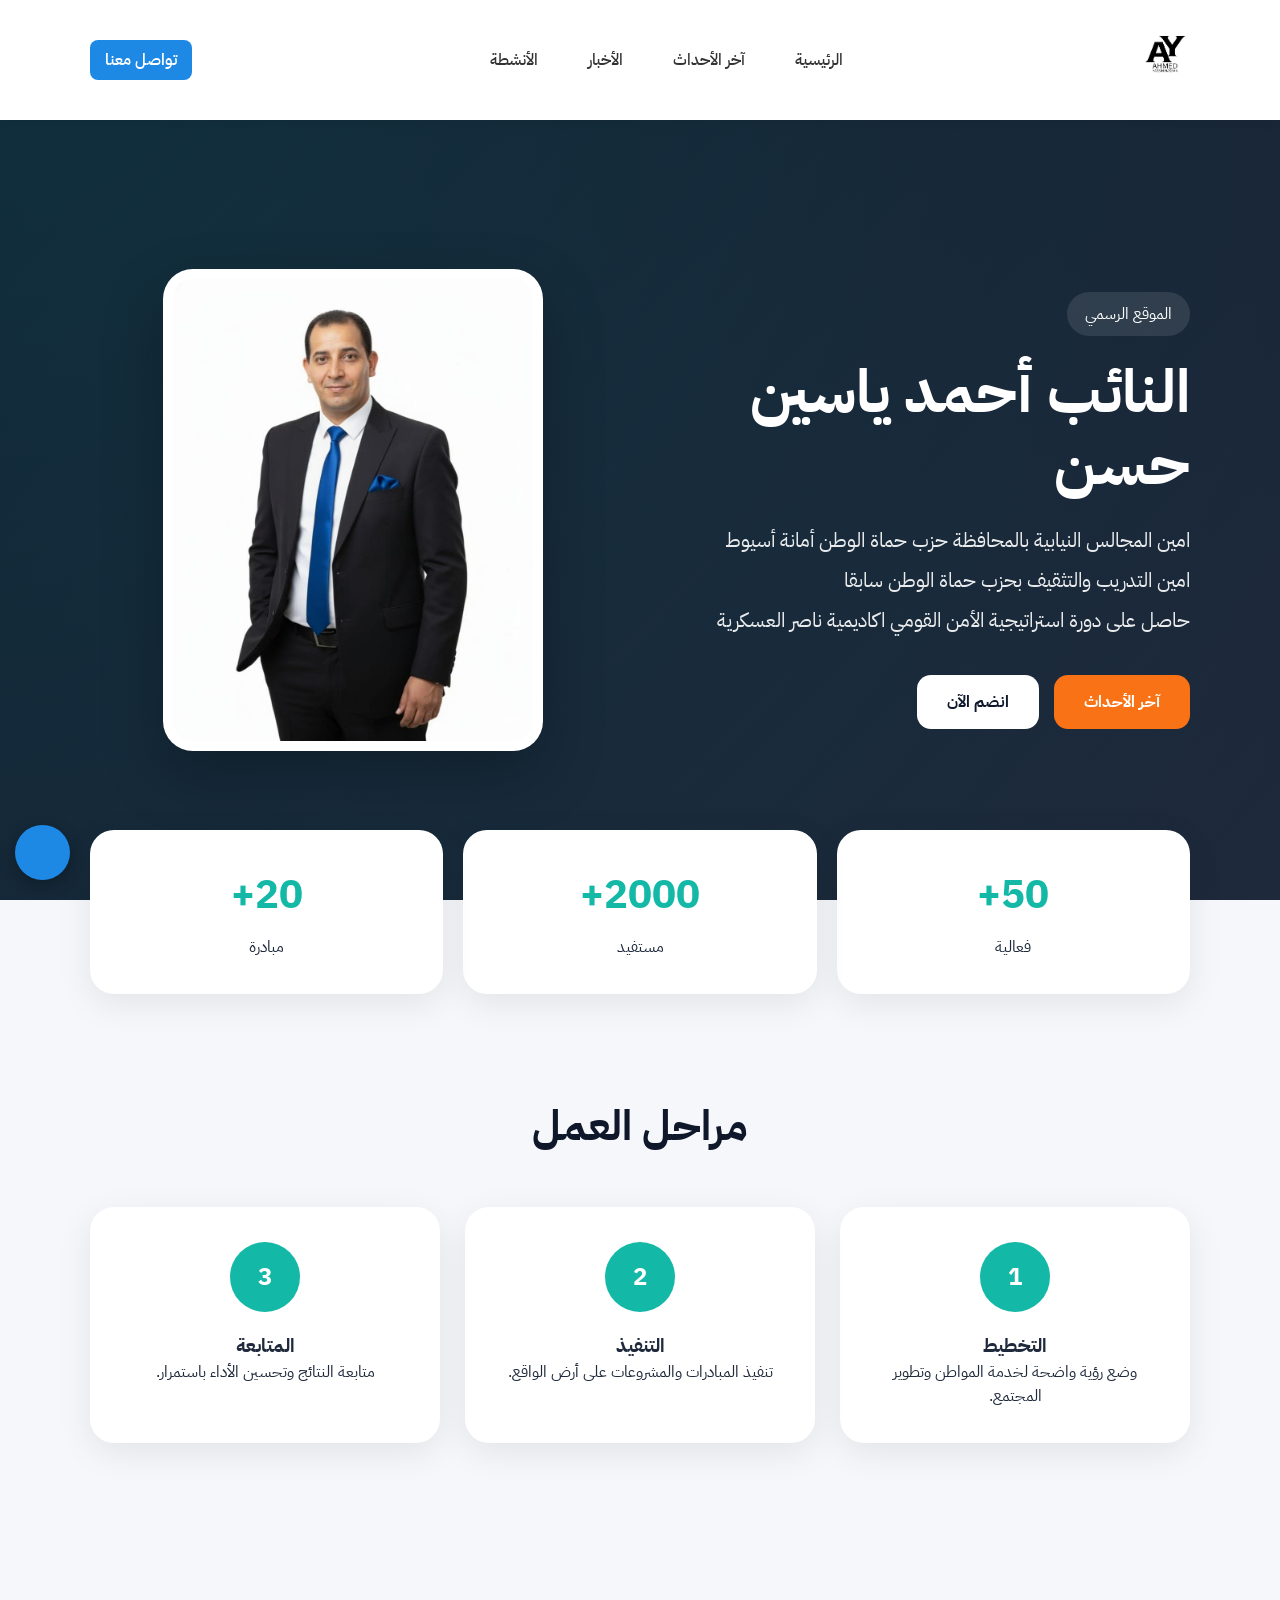
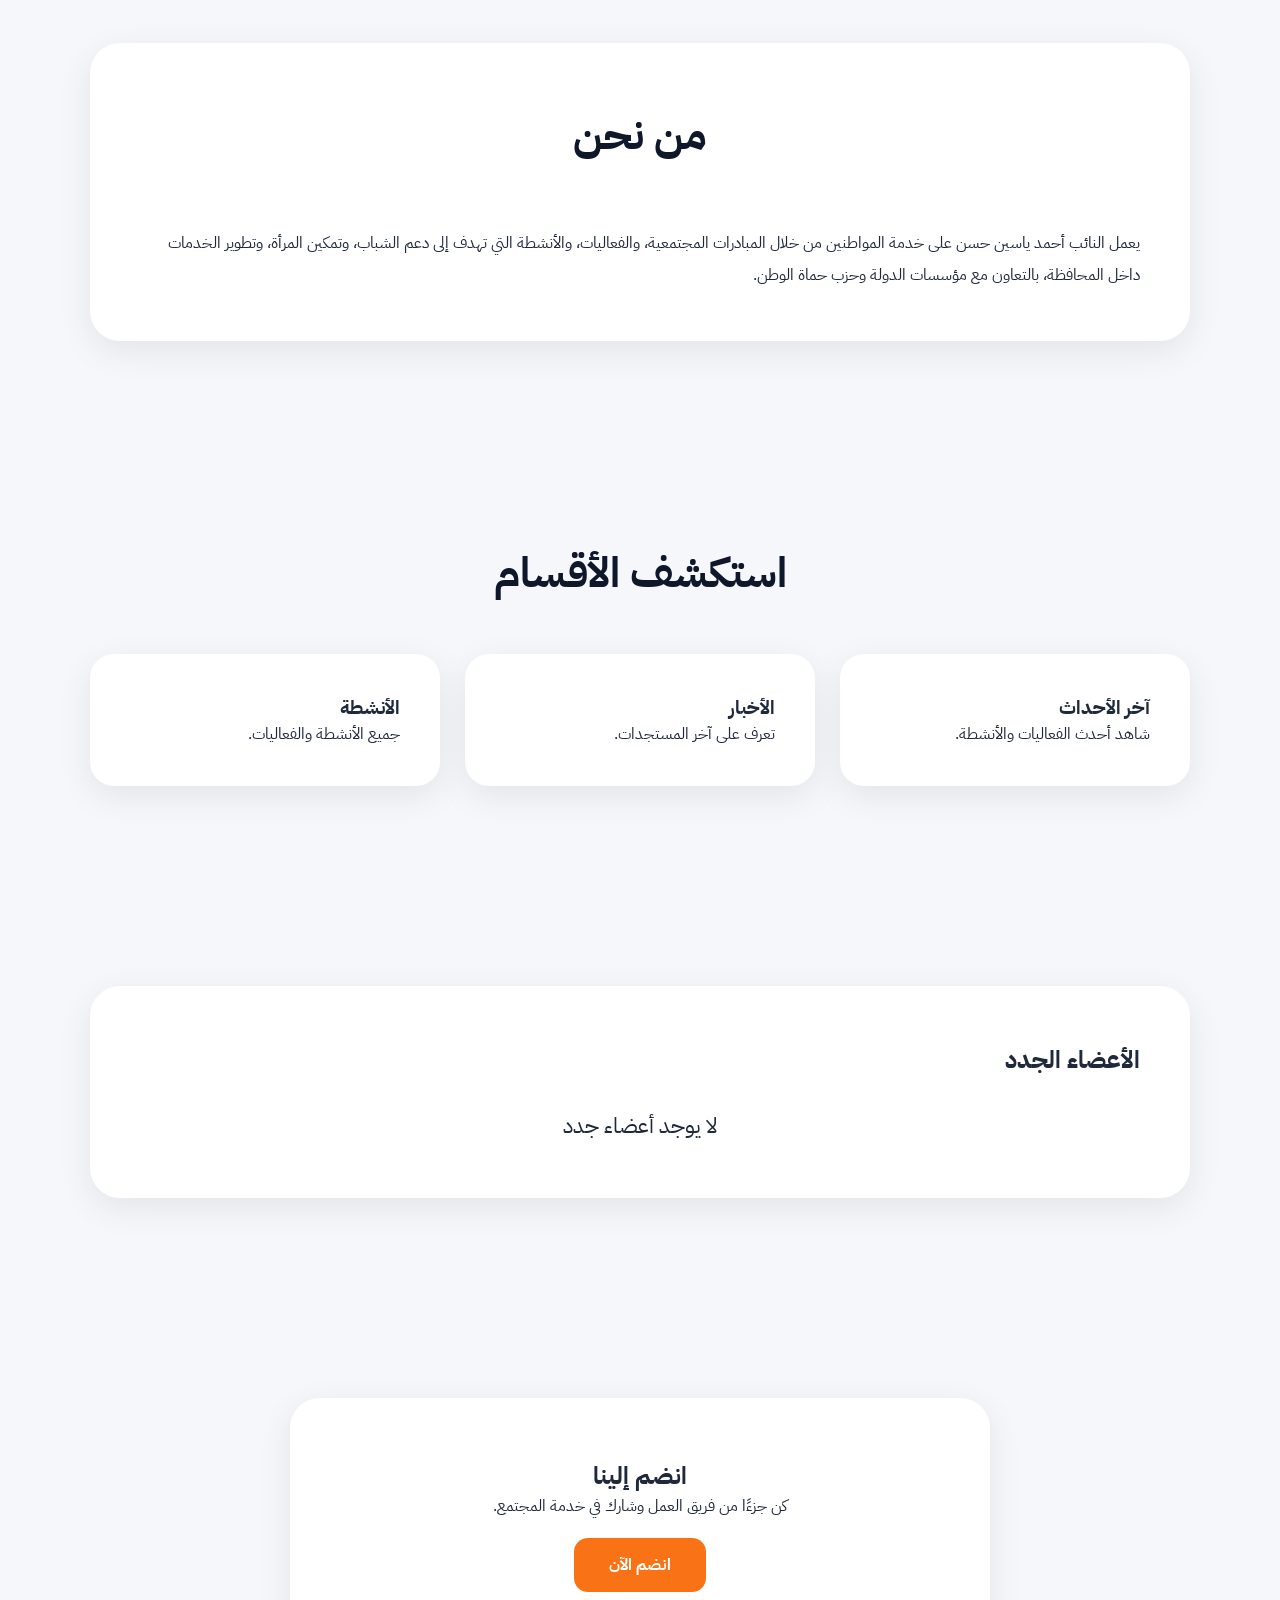
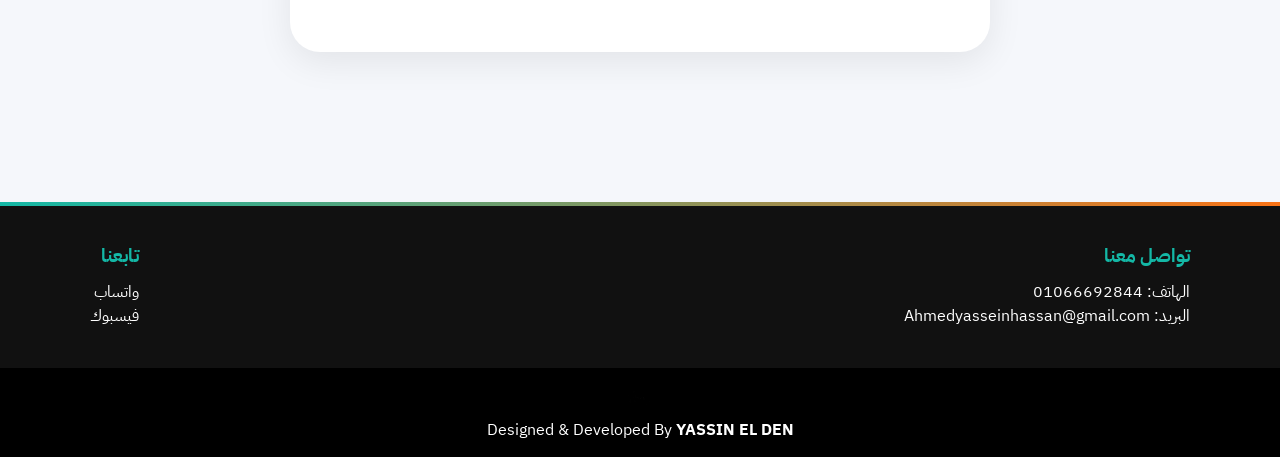
==== index.html @ cb2d6ad3 "Update index.html" ====
<!DOCTYPE html><html lang="ar" dir="rtl"><head>
    <meta charset="UTF-8">
    <meta name="viewport" content="width=device-width, initial-scale=1.0">
    <title>الموقع الرسمي للنائب أحمد ياسين حسن</title><link href="https://fonts.googleapis.com/css2?family=IBM+Plex+Sans+Arabic:wght@300;400;500;600;700&display=swap" rel="stylesheet">

<link rel="stylesheet" href="style2.css">



</head><body>
  
  <div class="loader">
    <div class="loader-circle"></div>
</div>
  
<header class="header">

    <div class="container header-content">

        <a href="#hero" class="logo-link">
            <img src="logo.png" alt="الشعار" class="logo">
        </a>

        <nav id="main-nav">

            <a href="#hero">الرئيسية</a>

            <a href="#sections">آخر الأحداث</a>

            <a href="#sections">الأخبار</a>

            <a href="#sections">الأنشطة</a>

        </nav>

        <a href="#footer" class="contact-btn">
            تواصل معنا
        </a>

        <div class="mobile-menu-icon" onclick="toggleMenu()">
            ☰
        </div>

    </div>

</header>

<!-- Hero -->
<section class="hero" id="hero">

    <div class="hero-overlay"></div>

    <div class="container hero-content">

        <div class="hero-text">

            <span class="hero-tag">
                الموقع الرسمي
            </span>

            <h1>
                النائب أحمد ياسين حسن
            </h1>

            <p class="hero-sub">

                امين المجالس النيابية بالمحافظة حزب حماة الوطن أمانة أسيوط

                <br>

                امين التدريب والتثقيف بحزب حماة الوطن سابقا

                <br>

                حاصل على دورة استراتيجية الأمن القومي اكاديمية ناصر العسكرية

            </p>

            <div class="hero-buttons">

                <a href="#sections" class="hero-btn primary-btn">
                    آخر الأحداث
                </a>

                <a href="join.html" class="hero-btn secondary-btn">
                    انضم الآن
                </a>

            </div>

        </div>

        <div class="hero-image-wrapper">

            <img src="person.jpeg"
                 alt="النائب أحمد ياسين حسن"
                 class="hero-img">

        </div>

    </div>

</section>

<!-- Stats -->
<section class="stats">

    <div class="container stats-grid">

        <div class="stat-box">

            <h3>50+</h3>

            <p>فعالية</p>

        </div>

        <div class="stat-box">

            <h3>2000+</h3>

            <p>مستفيد</p>

        </div>

        <div class="stat-box">

            <h3>20+</h3>

            <p>مبادرة</p>

        </div>

    </div>

</section>

<!-- Steps -->
<section class="steps">

    <div class="container">

        <h2>مراحل العمل</h2>

        <div class="steps-grid">

            <div class="step-box">

                <div class="step-icon">1</div>

                <h3>التخطيط</h3>

                <p>
                    وضع رؤية واضحة لخدمة المواطن وتطوير المجتمع.
                </p>

            </div>

            <div class="step-box">

                <div class="step-icon">2</div>

                <h3>التنفيذ</h3>

                <p>
                    تنفيذ المبادرات والمشروعات على أرض الواقع.
                </p>

            </div>

            <div class="step-box">

                <div class="step-icon">3</div>

                <h3>المتابعة</h3>

                <p>
                    متابعة النتائج وتحسين الأداء باستمرار.
                </p>

            </div>

        </div>

    </div>

</section>

<!-- About -->
<section class="about">

    <div class="container about-box">

        <h2>من نحن</h2>

        <p>

            يعمل النائب أحمد ياسين حسن على خدمة المواطنين من خلال المبادرات المجتمعية،
            والفعاليات، والأنشطة التي تهدف إلى دعم الشباب، وتمكين المرأة،
            وتطوير الخدمات داخل المحافظة، بالتعاون مع مؤسسات الدولة
            وحزب حماة الوطن.

        </p>

    </div>

</section>

<!-- Sections -->
<section class="sections-nav" id="sections">

    <div class="container">

        <h2 class="section-title">
            استكشف الأقسام
        </h2>

        <div class="nav-grid">

            <a href="events.html" class="nav-box">

                <h3>آخر الأحداث</h3>

                <p>
                    شاهد أحدث الفعاليات والأنشطة.
                </p>

            </a>

            <a href="news.html" class="nav-box">

                <h3>الأخبار</h3>

                <p>
                    تعرف على آخر المستجدات.
                </p>

            </a>

            <a href="activities.html" class="nav-box">

                <h3>الأنشطة</h3>

                <p>
                    جميع الأنشطة والفعاليات.
                </p>

            </a>

        </div>

    </div>

</section>

<!-- Members -->
<section class="members">

    <div class="container about-box">

        <h2>الأعضاء الجدد</h2>

        <p class="members-text">
            لا يوجد أعضاء جدد
        </p>

    </div>

</section>

<!-- Join -->
<section class="join-us">

    <div class="join-box">

        <h2>
            انضم إلينا
        </h2>

        <p>
            كن جزءًا من فريق العمل وشارك في خدمة المجتمع.
        </p>

        <a href="join.html" class="join-btn">

            انضم الآن

        </a>

    </div>

</section>

<!-- Footer -->
<footer class="footer" id="footer">

    <div class="container footer-content">

        <div class="footer-col">

            <h3>تواصل معنا</h3>

            <p>
                الهاتف:
                01066692844
            </p>

            <p>
                البريد:
                Ahmedyasseinhassan@gmail.com
            </p>

        </div>

        <div class="footer-col">

            <h3>تابعنا</h3>

            <p>واتساب</p>

            <p>فيسبوك</p>

        </div>

    </div>

</footer>

<!-- Credit -->
<div class="credit-bar">

    <img src="yassinlogo1.png"
         class="credit-logo">

    <p>
        Designed & Developed By
        <strong>
            YASSIN EL DEN
        </strong>
    </p>

</div>

<script>

    function toggleMenu() {

        document
        .querySelector("nav")
        .classList
        .toggle("show");

    }

</script>










<button id="topBtn">↑</button>

<script>

/* Loading */


document.addEventListener("DOMContentLoaded", () => {

setTimeout(() => {

document.querySelector(".loader").style.display = "none";

}, 1000);

});


/* Mobile Menu */

function toggleMenu(){

document
.querySelector("nav")
.classList
.toggle("show");

}

/* Scroll Animation */

const observer=
new IntersectionObserver(entries=>{

entries.forEach(entry=>{

if(entry.isIntersecting){

entry.target.classList.add("show");

}

});

});

document
.querySelectorAll(
".step-box,.stat-box,.about-box,.nav-box,.join-box"
)
.forEach(el=>{

el.classList.add("hidden");

observer.observe(el);

});

/* Back To Top */

const topBtn=
document.getElementById("topBtn");

window.addEventListener("scroll",()=>{

if(window.scrollY>300){

topBtn.style.display="block";

}else{

topBtn.style.display="none";

}

});

topBtn.onclick=()=>{

window.scrollTo({

top:0,
behavior:"smooth"

});

};

/* Counter */

const counters=
document.querySelectorAll(".stat-box h3");

counters.forEach(counter=>{

const target=
parseInt(
counter.innerText
.replace("+","")
);

let count=0;

const update=()=>{

const increment=
target/80;

if(count<target){

count+=increment;

counter.innerText=
Math.ceil(count)+"+";

requestAnimationFrame(update);

}else{

counter.innerText=
target+"+";

}

};

update();

});

</script>

<div class="fab-container">

  <!-- الأيقونات (فوق) -->
  <a href="https://wa.me/201066692844" target="_blank" class="fab-item whatsapp">
    <i class="fab fa-whatsapp"></i>
  </a>

  <a href="https://www.facebook.com" target="_blank" class="fab-item facebook">
    <i class="fab fa-facebook-f"></i>
  </a>

  <a href="tel:01066692844" class="fab-item call">
    <i class="fas fa-phone"></i>
  </a>

  <!-- الزر الرئيسي (تحت) -->
  <div class="fab-main" onclick="toggleFab()">
    <i class="fas fa-plus"></i>
  </div>

</div>

    <script>
function toggleFab(){
  document.querySelector('.fab-container')
    .classList
    .toggle('active');
}
</script>

</body></html>
---- style2.css ----
/* =========================
   GLOBAL
========================= */

*{
margin:0;
padding:0;
box-sizing:border-box;
scroll-behavior:smooth;
}

:root{

--primary:#0F172A;
--secondary:#14B8A6;
--accent:#F97316;

--light:#F8FAFC;
--white:#FFFFFF;

--text:#1E293B;

--shadow:
0 10px 35px rgba(0,0,0,.08);

}

body{

font-family:'IBM Plex Sans Arabic',sans-serif;

background:var(--light);

color:var(--text);

overflow-x:hidden;

}

.container{

width:90%;

max-width:1200px;

margin:auto;

}

/* =========================
   HEADER
========================= */

.header{

position:fixed;

top:0;

right:0;

left:0;

z-index:9999;

background:rgba(255,255,255,.92);

backdrop-filter:blur(12px);

box-shadow:0 2px 20px rgba(0,0,0,.05);

}

.header-content{

display:flex;

align-items:center;

justify-content:space-between;

height:90px;

}

.logo{

height:75px;

}

nav{

display:flex;

gap:30px;

}

nav a{

text-decoration:none;

color:var(--primary);

font-weight:600;

transition:.3s;

}

nav a:hover{

color:var(--secondary);

}

.contact-btn{

background:var(--secondary);

color:white;

padding:12px 22px;

border-radius:12px;

text-decoration:none;

font-weight:600;

transition:.3s;

}

.contact-btn:hover{

transform:translateY(-2px);

}

.mobile-menu-icon{

display:none;

font-size:28px;

cursor:pointer;

}

/* =========================
   HERO
========================= */

.hero{

position:relative;

min-height:100vh;

display:flex;

align-items:center;

background:
linear-gradient(
135deg,
#0F172A,
#1E293B
);

padding-top:120px;

overflow:hidden;

}

.hero-overlay{

position:absolute;

inset:0;

background:
radial-gradient(
circle at top left,
rgba(20,184,166,.15),
transparent
);

}

.hero-content{

display:flex;

align-items:center;

justify-content:space-between;

gap:50px;

position:relative;

z-index:2;

}

.hero-text{

flex:1;

color:white;

}

.hero-tag{

display:inline-block;

background:rgba(255,255,255,.1);

padding:10px 18px;

border-radius:50px;

margin-bottom:20px;

}

.hero-text h1{

font-size:60px;

line-height:1.2;

margin-bottom:20px;

}

.hero-sub{

font-size:20px;

line-height:2;

opacity:.9;

}

.hero-buttons{

display:flex;

gap:15px;

margin-top:35px;

}

.hero-btn{

padding:15px 30px;

border-radius:14px;

text-decoration:none;

font-weight:700;

transition:.3s;

}

.primary-btn{

background:var(--accent);

color:white;

}

.secondary-btn{

background:white;

color:var(--primary);

}

.hero-btn:hover{

transform:translateY(-4px);

}

.hero-image-wrapper{

flex:1;

display:flex;

justify-content:center;

}

.hero-img{

width:380px;

max-width:100%;

border-radius:30px;

background:white;

padding:10px;

box-shadow:
0 25px 60px rgba(0,0,0,.25);

}

/* =========================
   STATS
========================= */

.stats{

margin-top:-70px;

position:relative;

z-index:5;

}

.stats-grid{

display:grid;

grid-template-columns:repeat(3,1fr);

gap:20px;

}

.stat-box{

background:white;

padding:35px;

text-align:center;

border-radius:24px;

box-shadow:var(--shadow);

}

.stat-box h3{

font-size:40px;

color:var(--secondary);

margin-bottom:10px;

}

/* =========================
   SECTIONS
========================= */

.steps,
.about,
.sections-nav,
.members,
.join-us{

padding:100px 0;

}

.steps h2,
.about h2,
.section-title{

text-align:center;

font-size:42px;

color:var(--primary);

margin-bottom:50px;

}

.steps-grid{

display:grid;

grid-template-columns:repeat(3,1fr);

gap:25px;

}

.step-box{

background:white;

padding:35px;

border-radius:24px;

box-shadow:var(--shadow);

transition:.3s;

text-align:center;

}

.step-box:hover{

transform:translateY(-10px);

}

.step-icon{

width:70px;

height:70px;

margin:auto;

margin-bottom:20px;

border-radius:50%;

display:flex;

align-items:center;

justify-content:center;

background:var(--secondary);

color:white;

font-size:24px;

font-weight:bold;

}

.about-box{

background:white;

padding:50px;

border-radius:30px;

box-shadow:var(--shadow);

line-height:2;

}

.nav-grid{

display:grid;

grid-template-columns:repeat(3,1fr);

gap:25px;

}

.nav-box{

background:white;

padding:40px;

border-radius:24px;

text-decoration:none;

color:var(--text);

box-shadow:var(--shadow);

transition:.3s;

}

.nav-box:hover{

transform:translateY(-10px);

background:var(--primary);

color:white;

}

.members-text{

text-align:center;

font-size:22px;

margin-top:20px;

}

.join-box{

background:white;

padding:60px;

border-radius:30px;

box-shadow:var(--shadow);

text-align:center;

max-width:700px;

margin:auto;

}

.join-btn{

display:inline-block;

margin-top:20px;

padding:15px 35px;

background:var(--accent);

color:white;

text-decoration:none;

border-radius:14px;

font-weight:700;

}

/* =========================
   FOOTER
========================= */

.footer{

background:var(--primary);

color:white;

padding:70px 0;

}

.footer-content{

display:flex;

justify-content:space-between;

gap:30px;

}

.footer-col h3{

margin-bottom:15px;

color:var(--secondary);

}

.credit-bar {
  background: #000;
  color: white;
  padding: 15px 0;
  display: flex;
  flex-direction: column;
  align-items: center;
  justify-content: center;
  text-align: center;
}

.credit-logo{

height:60px;

}

/* =========================
   MOBILE
========================= */

@media(max-width:768px){

.mobile-menu-icon{

display:block;

}

nav{

display:none;

position:absolute;

top:90px;

right:0;

width:100%;

background:white;

flex-direction:column;

padding:20px;

box-shadow:0 10px 25px rgba(0,0,0,.08);

}

nav.show{

display:flex;

}

.contact-btn{

display:none;

}

.hero-content{

flex-direction:column-reverse;

text-align:center;

}

.hero-text h1{

font-size:38px;

}

.hero-sub{

font-size:16px;

}

.hero-buttons{

flex-direction:column;

}

.hero-img{

width:260px;

}

.stats-grid,
.steps-grid,
.nav-grid,
.footer-content{

grid-template-columns:1fr;

display:grid;

}

.about-box,
.join-box{

padding:30px;

}

}

/* =========================
   SCROLL ANIMATIONS
========================= */

.hidden{
opacity:0;
transform:translateY(60px);
transition:all .8s ease;
}

.show{
opacity:1;
transform:translateY(0);
}

/* =========================
   HOVER PREMIUM EFFECTS
========================= */

.step-box:hover,
.nav-box:hover,
.stat-box:hover,
.vision-card:hover,
.timeline-item:hover{

transform:
translateY(-12px)
scale(1.02);

box-shadow:
0 25px 60px rgba(0,0,0,.15);

}

/* =========================
   TOP BUTTON
========================= */

#topBtn{

position:fixed;

bottom:25px;

right:25px;

width:60px;

height:60px;

border:none;

border-radius:50%;

background:var(--secondary);

color:white;

font-size:24px;

cursor:pointer;

display:none;

z-index:99999;

box-shadow:0 10px 30px rgba(0,0,0,.25);

transition:.3s;

}

#topBtn:hover{

transform:translateY(-5px);

}

/* =========================
   LOADING SCREEN
========================= */

.loader{

position:fixed;

inset:0;

background:#0F172A;

display:flex;

justify-content:center;

align-items:center;

z-index:999999;

transition:.8s;

}

.loader.hidden-loader{

opacity:0;

visibility:hidden;

}

.loader-circle{

width:80px;

height:80px;

border:6px solid rgba(255,255,255,.15);

border-top:6px solid var(--secondary);

border-radius:50%;

animation:spin 1s linear infinite;

}

@keyframes spin{

100%{
transform:rotate(360deg);
}

}

/* =========================
   GALLERY
========================= */

.gallery-grid img{

cursor:pointer;

box-shadow:0 10px 30px rgba(0,0,0,.08);

}

.gallery-grid img:hover{

transform:scale(1.05);

}

/* =========================
   BETTER HERO
========================= */

.hero-img{

animation:floatImage 4s ease-in-out infinite;

}

@keyframes floatImage{

0%,100%{

transform:translateY(0);

}

50%{

transform:translateY(-15px);

}

}

/* =========================
   FOOTER ENHANCEMENT
========================= */

.footer{

position:relative;

overflow:hidden;

}

.footer::before{

content:"";

position:absolute;

top:0;
left:0;
right:0;

height:4px;

background:
linear-gradient(
90deg,
var(--secondary),
var(--accent)
);

}

/* =========================
   SCROLL BAR
========================= */

::-webkit-scrollbar{

width:10px;

}

::-webkit-scrollbar-track{

background:#e5e7eb;

}

::-webkit-scrollbar-thumb{

background:var(--secondary);

border-radius:20px;

}


/* =========================
   EVENTS PAGE
========================= */

.event-card{
overflow:hidden;
position:relative;
}

.event-img{

width:100%;
height:260px;
object-fit:cover;
border-radius:16px;
margin-bottom:20px;
transition:.4s;

}

.event-card:hover .event-img{

transform:scale(1.05);

}

.event-card h3{

margin-bottom:15px;
font-size:24px;
color:var(--primary);

}

.event-card p{

line-height:2;
font-size:15px;

}

/* Gallery */

.gallery{

display:flex;
gap:10px;
margin-top:20px;
flex-wrap:wrap;

}

.gallery img{

width:90px;
height:90px;
object-fit:cover;
border-radius:12px;
cursor:pointer;
transition:.3s;

}

.gallery img:hover{

transform:scale(1.1);

}

/* Lightbox */

.lightbox{

display:none;
position:fixed;
top:0;
left:0;
right:0;
bottom:0;

background:rgba(0,0,0,.92);

z-index:99999;

justify-content:center;
align-items:center;

}

.lightbox img{

max-width:90%;
max-height:90vh;

border-radius:20px;

box-shadow:
0 20px 60px rgba(0,0,0,.4);

animation:zoomIn .3s ease;

}

.close-lightbox{

position:absolute;

top:30px;
right:40px;

font-size:45px;

color:white;

cursor:pointer;

}

@keyframes zoomIn{

from{

opacity:0;
transform:scale(.8);

}

to{

opacity:1;
transform:scale(1);

}

}

/* Hero Smaller */

.hero.small-hero{

min-height:55vh;

}

/* Mobile */

@media(max-width:768px){

.event-img{

height:220px;

}

.gallery{

justify-content:center;

}

.gallery img{

width:75px;
height:75px;

}

}



body {
  margin: 0;
  font-family: 'IBM Plex Sans Arabic', sans-serif;
  background: #f5f7fb;
}

/* ===== Header ===== */
.header {
  background: white;
  padding: 15px 0;
  box-shadow: 0 2px 10px rgba(0,0,0,0.05);
}

.container {
  width: 90%;
  max-width: 1100px;
  margin: auto;
}

.header-content {
  display: flex;
  justify-content: space-between;
  align-items: center;
}

.logo {
  height: 50px;
}

nav a {
  margin: 0 10px;
  text-decoration: none;
  color: #333;
  font-weight: 500;
}

.contact-btn {
  background: #1e88e5;
  color: white;
  padding: 8px 15px;
  border-radius: 8px;
  text-decoration: none;
}

.mobile-menu-icon {
  display: none;
  font-size: 28px;
  cursor: pointer;
}

/* ===== Join Page ===== */
.join-page {
  padding: 60px 0;
}

.join-form-box {
  background: white;
  padding: 40px;
  border-radius: 15px;
  max-width: 600px;
  margin: auto;
  box-shadow: 0 10px 25px rgba(0,0,0,0.08);
  text-align: center;
}

.join-form-box h1 {
  margin-bottom: 10px;
  color: #1e88e5;
}

.join-form-box p {
  margin-bottom: 25px;
  color: #666;
  line-height: 1.8;
}

/* ===== Form ===== */
.form-group {
  margin-bottom: 15px;
}

input, textarea {
  width: 100%;
  padding: 12px;
  border: 1px solid #ddd;
  border-radius: 10px;
  font-size: 15px;
  outline: none;
  transition: 0.3s;
  font-family: inherit;
}

textarea {
  height: 120px;
  resize: none;
}

input:focus, textarea:focus {
  border-color: #1e88e5;
  box-shadow: 0 0 6px rgba(30,136,229,0.3);
}

/* ===== Button ===== */
.submit-btn {
  width: 100%;
  padding: 12px;
  border: none;
  border-radius: 10px;
  background: #1e88e5;
  color: white;
  font-size: 16px;
  cursor: pointer;
  transition: 0.3s;
}

.submit-btn:hover {
  background: #1565c0;
}

/* ===== Footer ===== */
.footer {
  background: #111;
  color: white;
  padding: 40px 0;
  margin-top: 50px;
}

.footer-content {
  display: flex;
  justify-content: space-between;
}

.footer-col h3 {
  margin-bottom: 10px;
}

.credit-bar {
  background: #000;
  color: white;
  text-align: center;
  padding: 15px;
}

.credit-logo {
  height: 30px;
  display: block;
  margin: auto;
  margin-bottom: 5px;
}

/* ===== Responsive ===== */
@media (max-width: 768px) {
  nav {
    display: none;
    flex-direction: column;
    background: white;
    position: absolute;
    top: 70px;
    right: 10px;
    width: 200px;
    padding: 10px;
    box-shadow: 0 5px 15px rgba(0,0,0,0.1);
  }

  nav.show {
    display: flex;
  }

  .mobile-menu-icon {
    display: block;
  }

  .footer-content {
    flex-direction: column;
    text-align: center;
    gap: 20px;
  }
}


@media (max-width: 768px) {

  .header {
    padding: 5px 0;
  }

  .header-content {
    display: flex;
    align-items: center;
    justify-content: space-between;
    gap: 8px;
    height: 55px;   /* 👈 ده أهم سطر */
  }

  nav {
    top: 50px;
  }

  .logo {
    height: 32px;
  }

  .contact-btn {
    padding: 5px 8px;
    font-size: 12px;
  }

  .mobile-menu-icon {
    font-size: 24px;
  }
}


.fab-container {
  position: fixed;
  left: 15px;
  bottom: 20px;
  display: flex;
  flex-direction: column;
  align-items: center;
  gap: 12px;
  z-index: 9999;
}

/* زرار الرئيسي */
.fab-main {
  width: 55px;
  height: 55px;
  background: #1e88e5;
  color: white;
  border-radius: 50%;
  display: flex;
  align-items: center;
  justify-content: center;
  font-size: 22px;
  cursor: pointer;
  box-shadow: 0 5px 15px rgba(0,0,0,0.3);
  transition: 0.3s;
}

.fab-main:hover {
  transform: scale(1.1) rotate(90deg);
}

/* الأيقونات */
.fab-item {
  width: 45px;
  height: 45px;
  border-radius: 50%;
  display: flex;
  align-items: center;
  justify-content: center;
  color: white;
  text-decoration: none;
  font-size: 18px;
  box-shadow: 0 5px 15px rgba(0,0,0,0.2);

  opacity: 0;
  transform: translateY(20px);
  pointer-events: none;
  transition: 0.4s;
}

/* ألوان */
.whatsapp { background: #25D366; }
.facebook { background: #1877F2; }
.call { background: #333; }

/* لما القائمة تفتح */
.fab-container.active .fab-item {
  opacity: 1;
  transform: translateY(0);
  pointer-events: auto;
}

/* تأخير animation */
.fab-container.active .whatsapp {
  transition-delay: 0.05s;
}

.fab-container.active .facebook {
  transition-delay: 0.1s;
}

.fab-container.active .call {
  transition-delay: 0.15s;
}

/* موبايل */
@media (max-width: 768px) {
  .fab-container {
    left: 10px;
    bottom: 15px;
  }
}
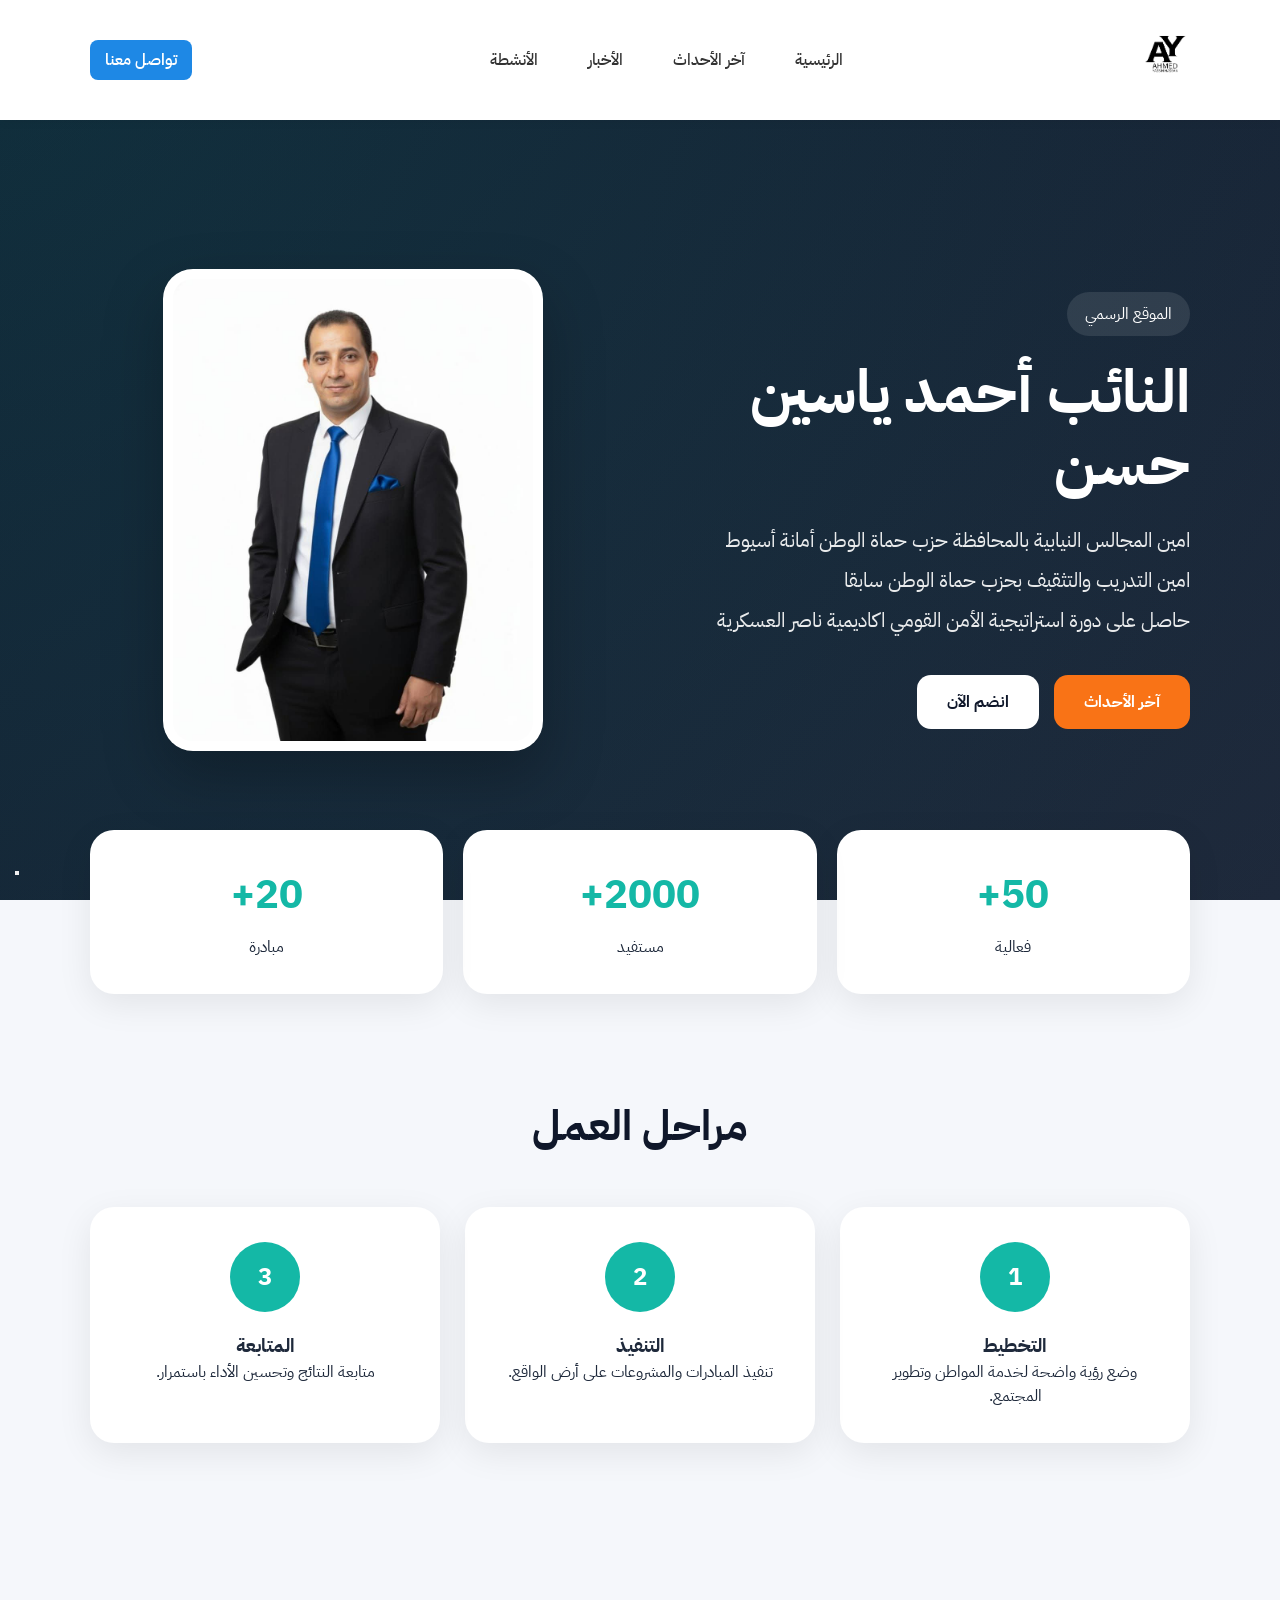
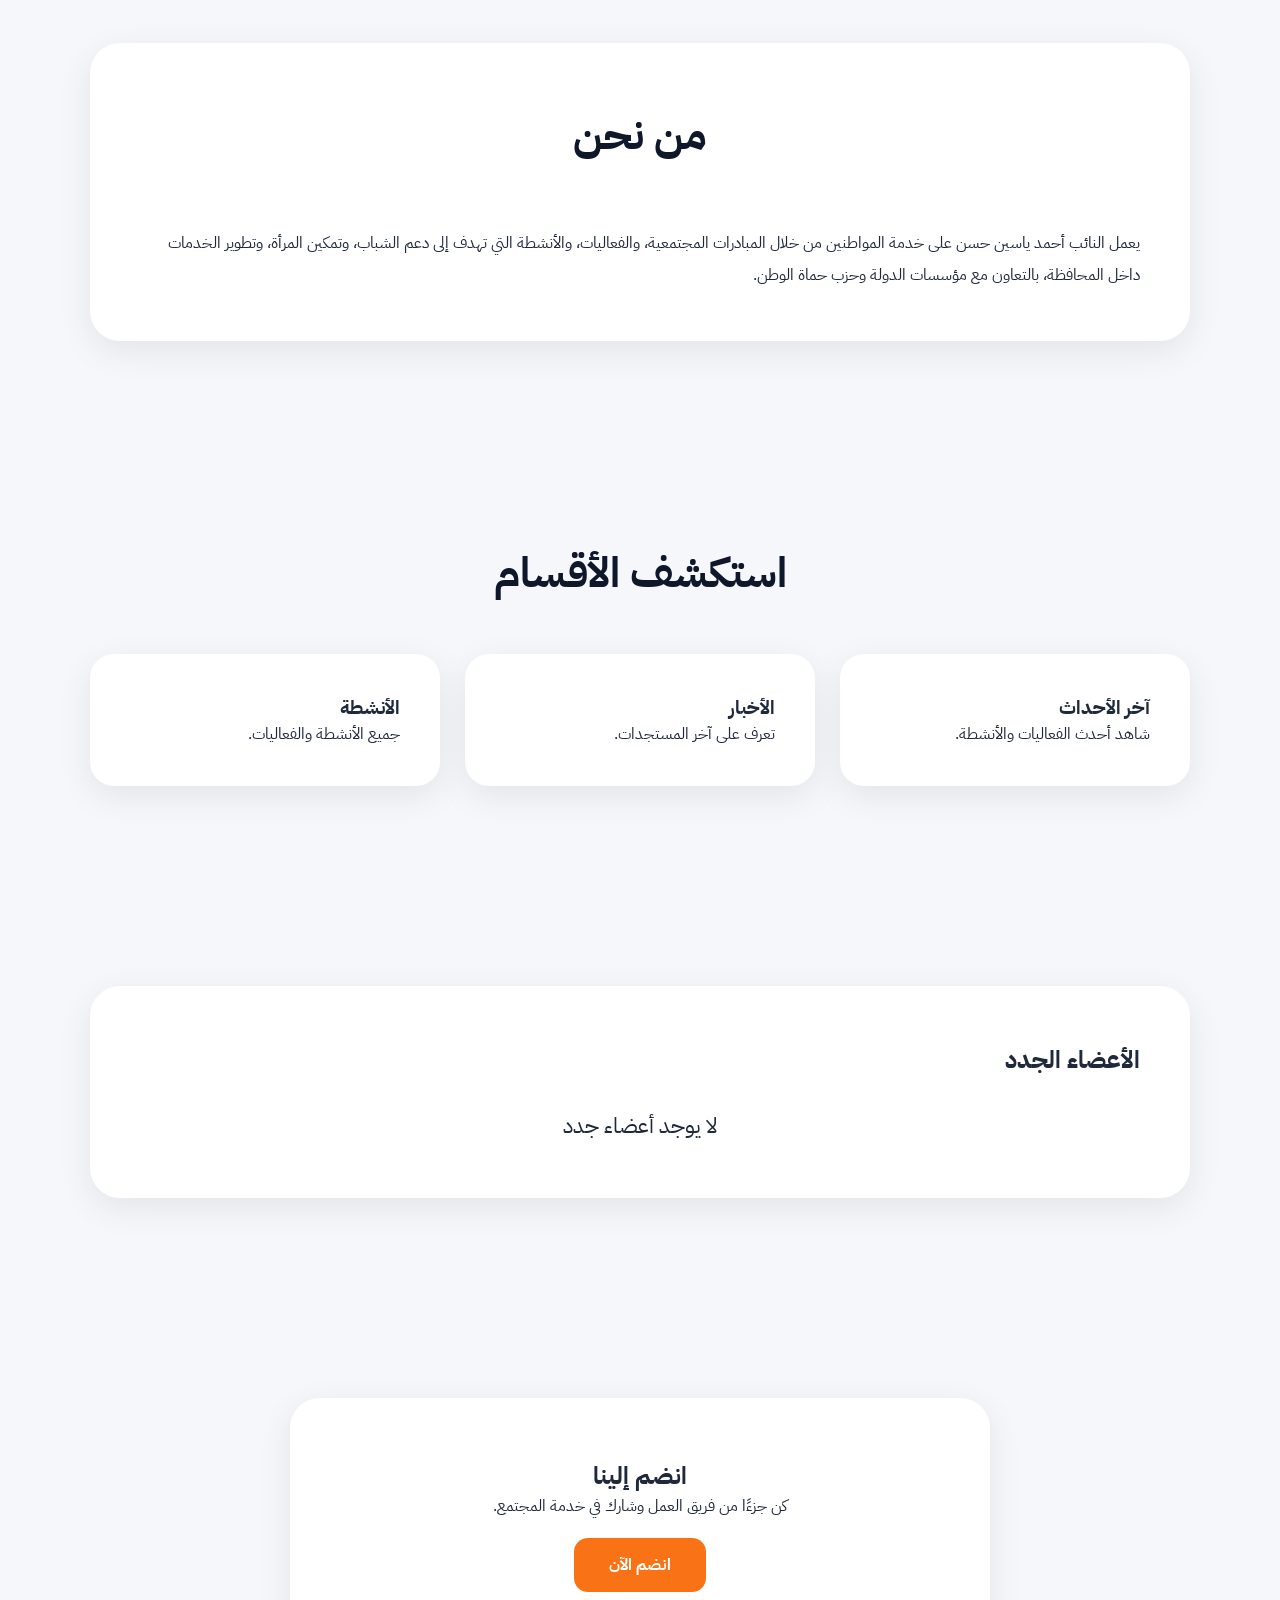
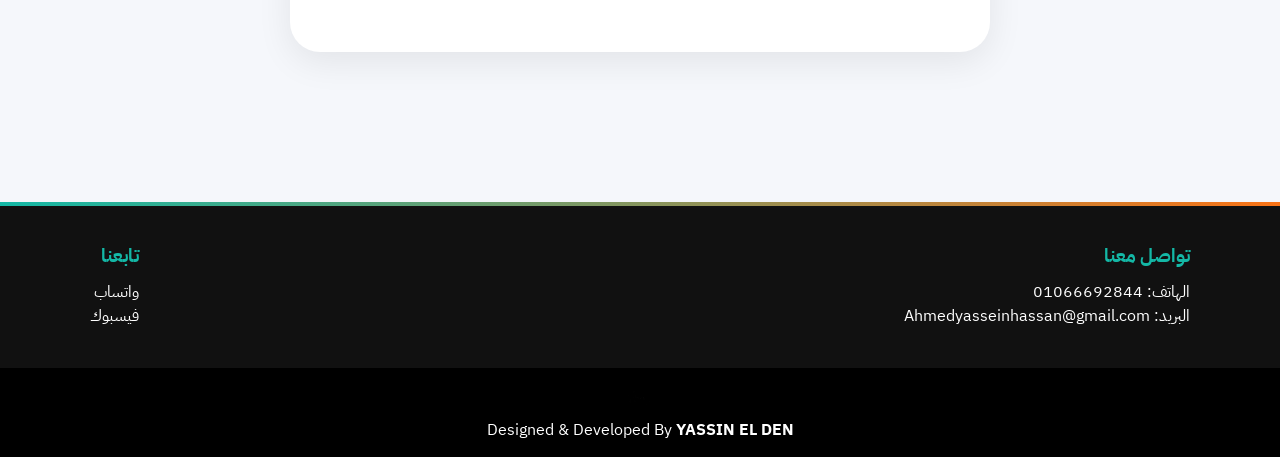
==== commit 244f87fa: "Update index.html" ====
--- a/index.html
+++ b/index.html
@@ -498,22 +498,36 @@
 <div class="fab-container">
 
   <!-- الأيقونات (فوق) -->
-  <a href="https://wa.me/201066692844" target="_blank" class="fab-item whatsapp">
-    <i class="fab fa-whatsapp"></i>
-  </a>
-
-  <a href="https://www.facebook.com" target="_blank" class="fab-item facebook">
-    <i class="fab fa-facebook-f"></i>
-  </a>
-
-  <a href="tel:01066692844" class="fab-item call">
-    <i class="fas fa-phone"></i>
-  </a>
-
-  <!-- الزر الرئيسي (تحت) -->
-  <div class="fab-main" onclick="toggleFab()">
-    <i class="fas fa-plus"></i>
-  </div>
+  <div class="social-container">
+
+    <a href="https://wa.me/201066692844"
+       class="social-btn whatsapp"
+       target="_blank">
+
+       <i class="fab fa-whatsapp"></i>
+
+    </a>
+
+    <a href="https://facebook.com/"
+       class="social-btn facebook"
+       target="_blank">
+
+       <i class="fab fa-facebook-f"></i>
+
+    </a>
+
+    <a href="tel:01066692844"
+       class="social-btn call">
+
+       <i class="fas fa-phone-alt"></i>
+
+    </a>
+
+    <button class="main-btn">
+
+       <i class="fas fa-comments"></i>
+
+    </button>
 
 </div>
 
--- a/style2.css
+++ b/style2.css
@@ -1311,7 +1311,7 @@
   }
 
   .logo {
-    height: 32px;
+    height: 40px;
   }
 
   .contact-btn {
@@ -1320,7 +1320,7 @@
   }
 
   .mobile-menu-icon {
-    font-size: 24px;
+    font-size: 28px;
   }
 }
 
@@ -1336,7 +1336,7 @@
   z-index: 9999;
 }
 
-/* زرار الرئيسي */
+/* الزر الرئيسي تحت */
 .fab-main {
   width: 55px;
   height: 55px;
@@ -1365,8 +1365,8 @@
   align-items: center;
   justify-content: center;
   color: white;
+  font-size: 18px;
   text-decoration: none;
-  font-size: 18px;
   box-shadow: 0 5px 15px rgba(0,0,0,0.2);
 
   opacity: 0;
@@ -1375,35 +1375,19 @@
   transition: 0.4s;
 }
 
-/* ألوان */
+/* الألوان */
 .whatsapp { background: #25D366; }
 .facebook { background: #1877F2; }
 .call { background: #333; }
 
-/* لما القائمة تفتح */
+/* لما تفتح */
 .fab-container.active .fab-item {
   opacity: 1;
-  transform: translateY(0);
+  transform: translateY(-10px); /* 👈 يطلع لفوق */
   pointer-events: auto;
 }
 
-/* تأخير animation */
-.fab-container.active .whatsapp {
-  transition-delay: 0.05s;
-}
-
-.fab-container.active .facebook {
-  transition-delay: 0.1s;
-}
-
-.fab-container.active .call {
-  transition-delay: 0.15s;
-}
-
-/* موبايل */
-@media (max-width: 768px) {
-  .fab-container {
-    left: 10px;
-    bottom: 15px;
-  }
-}
+/* ترتيب الظهور */
+.fab-container.active .whatsapp { transition-delay: 0.05s; }
+.fab-container.active .facebook { transition-delay: 0.1s; }
+.fab-container.active .call { transition-delay: 0.15s; }
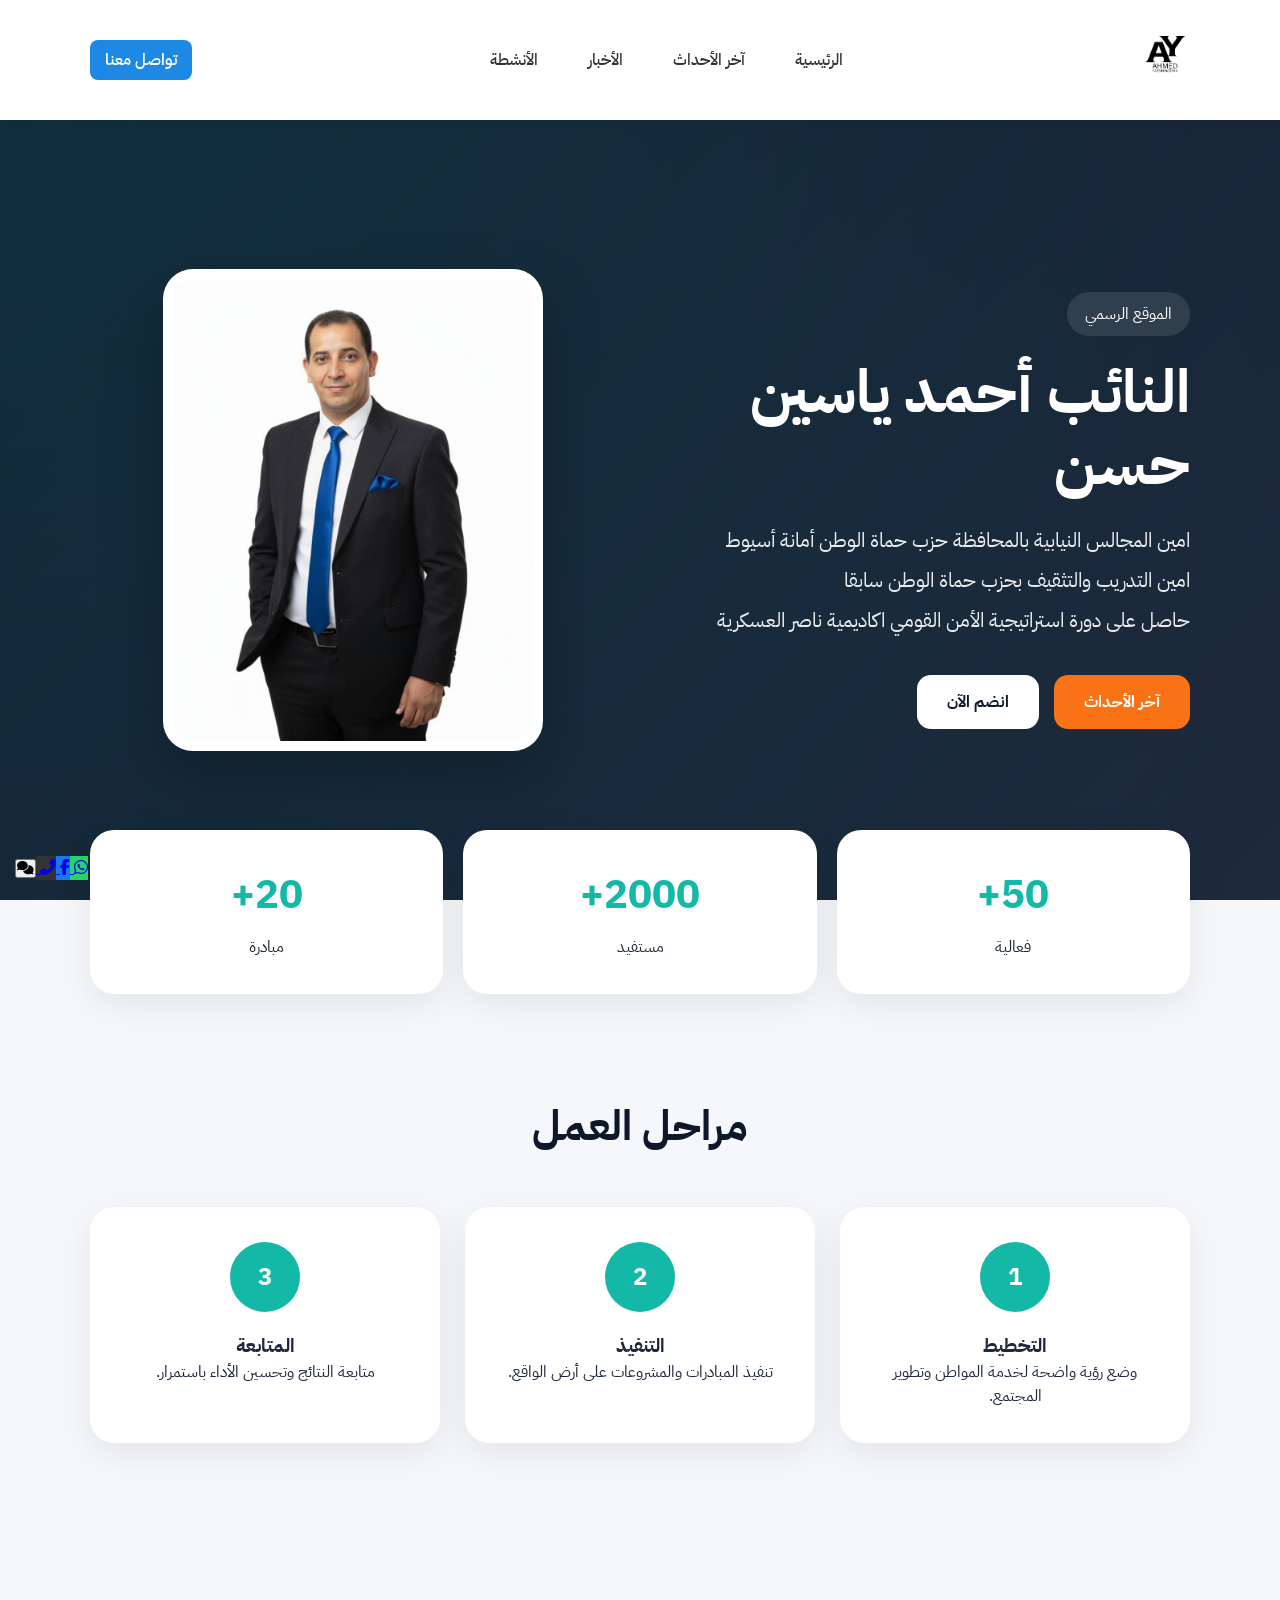
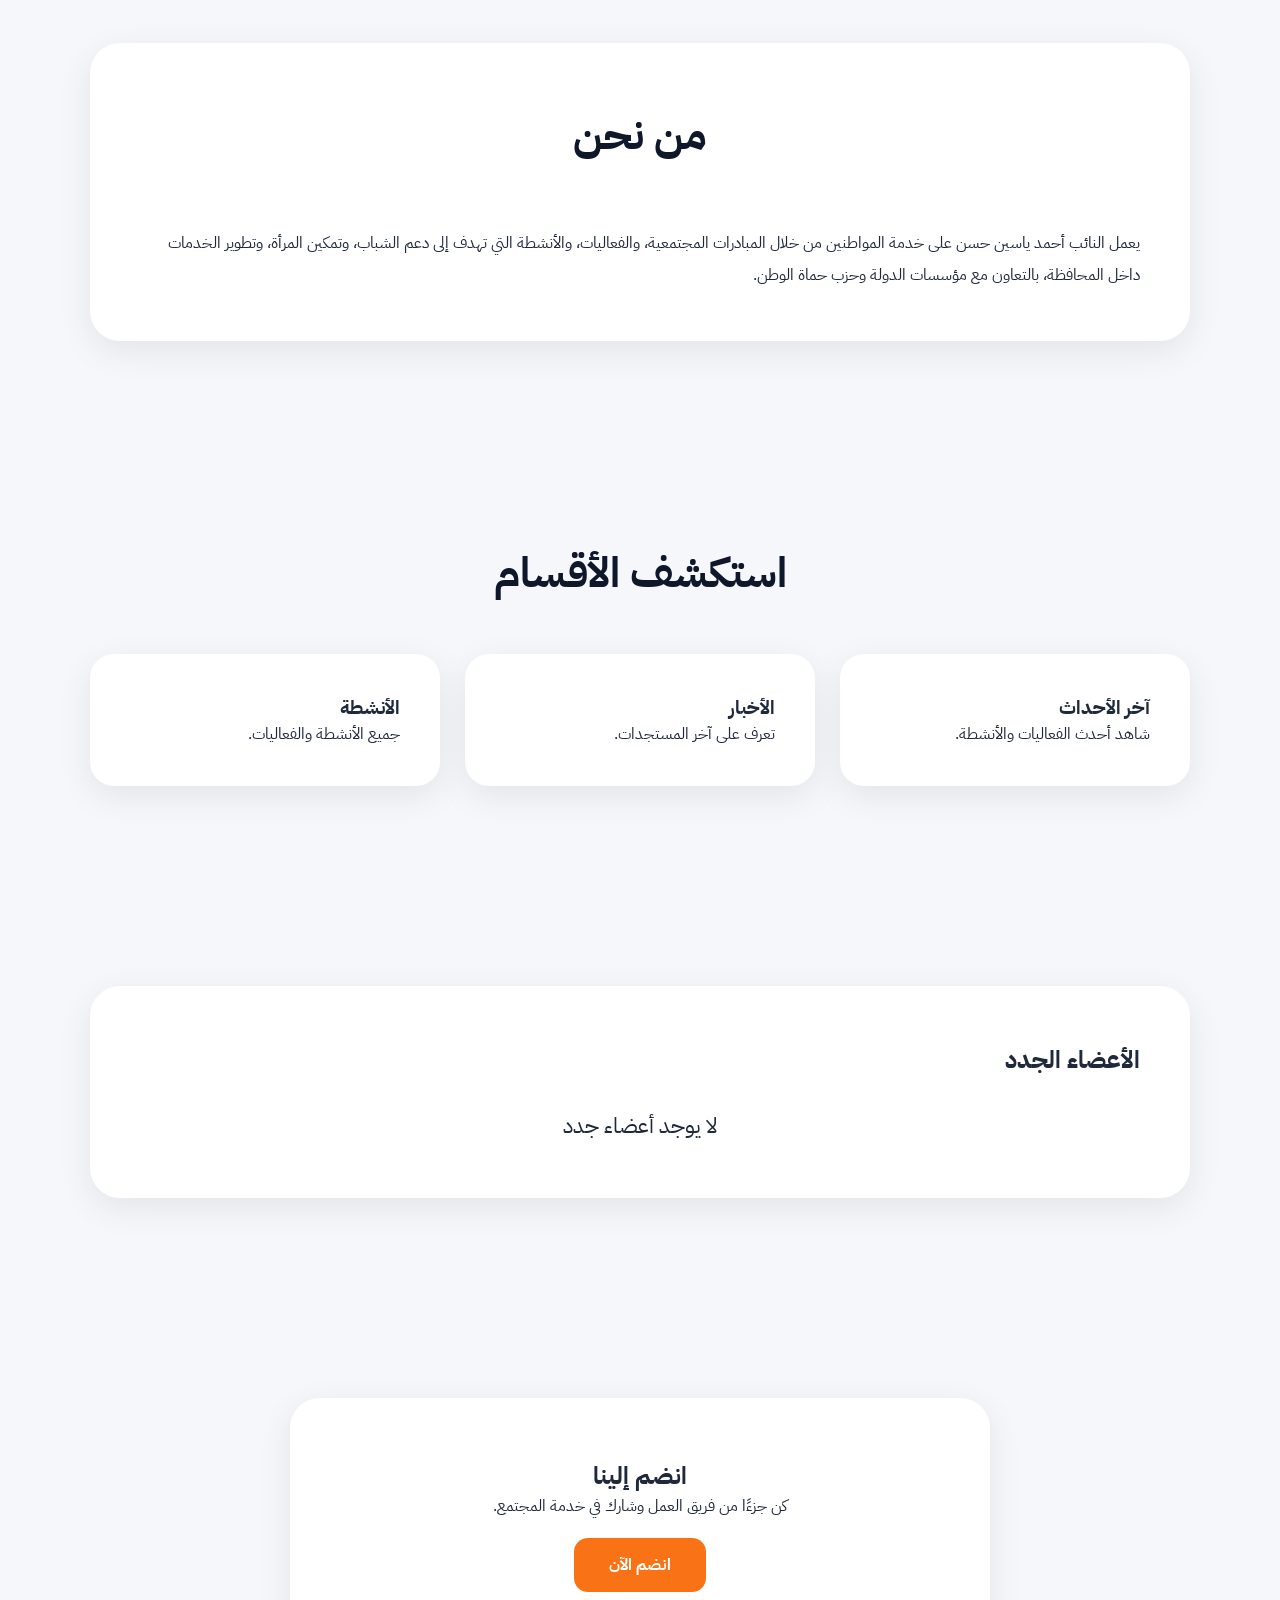
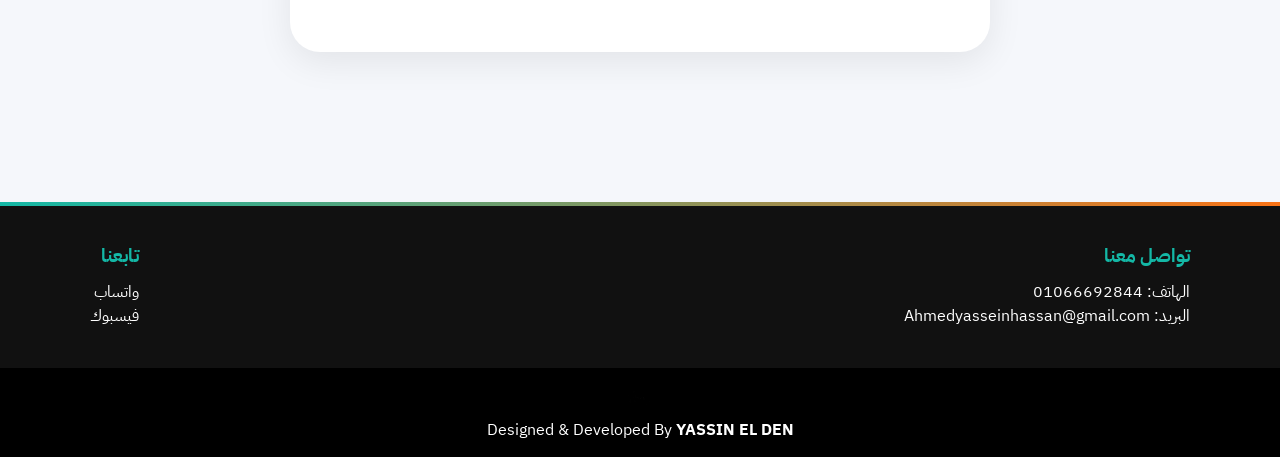
==== commit 0f2f0650: "Update index.html" ====
--- a/index.html
+++ b/index.html
@@ -1,7 +1,12 @@
 <!DOCTYPE html><html lang="ar" dir="rtl"><head>
     <meta charset="UTF-8">
     <meta name="viewport" content="width=device-width, initial-scale=1.0">
-    <title>الموقع الرسمي للنائب أحمد ياسين حسن</title><link href="https://fonts.googleapis.com/css2?family=IBM+Plex+Sans+Arabic:wght@300;400;500;600;700&display=swap" rel="stylesheet">
+    <title>الموقع الرسمي للنائب أحمد ياسين حسن</title>
+    
+    <link href="https://fonts.googleapis.com/css2?family=IBM+Plex+Sans+Arabic:wght@300;400;500;600;700&display=swap" rel="stylesheet">
+
+    <link rel="stylesheet"
+href="https://cdnjs.cloudflare.com/ajax/libs/font-awesome/6.5.1/css/all.min.css">
 
 <link rel="stylesheet" href="style2.css">
 
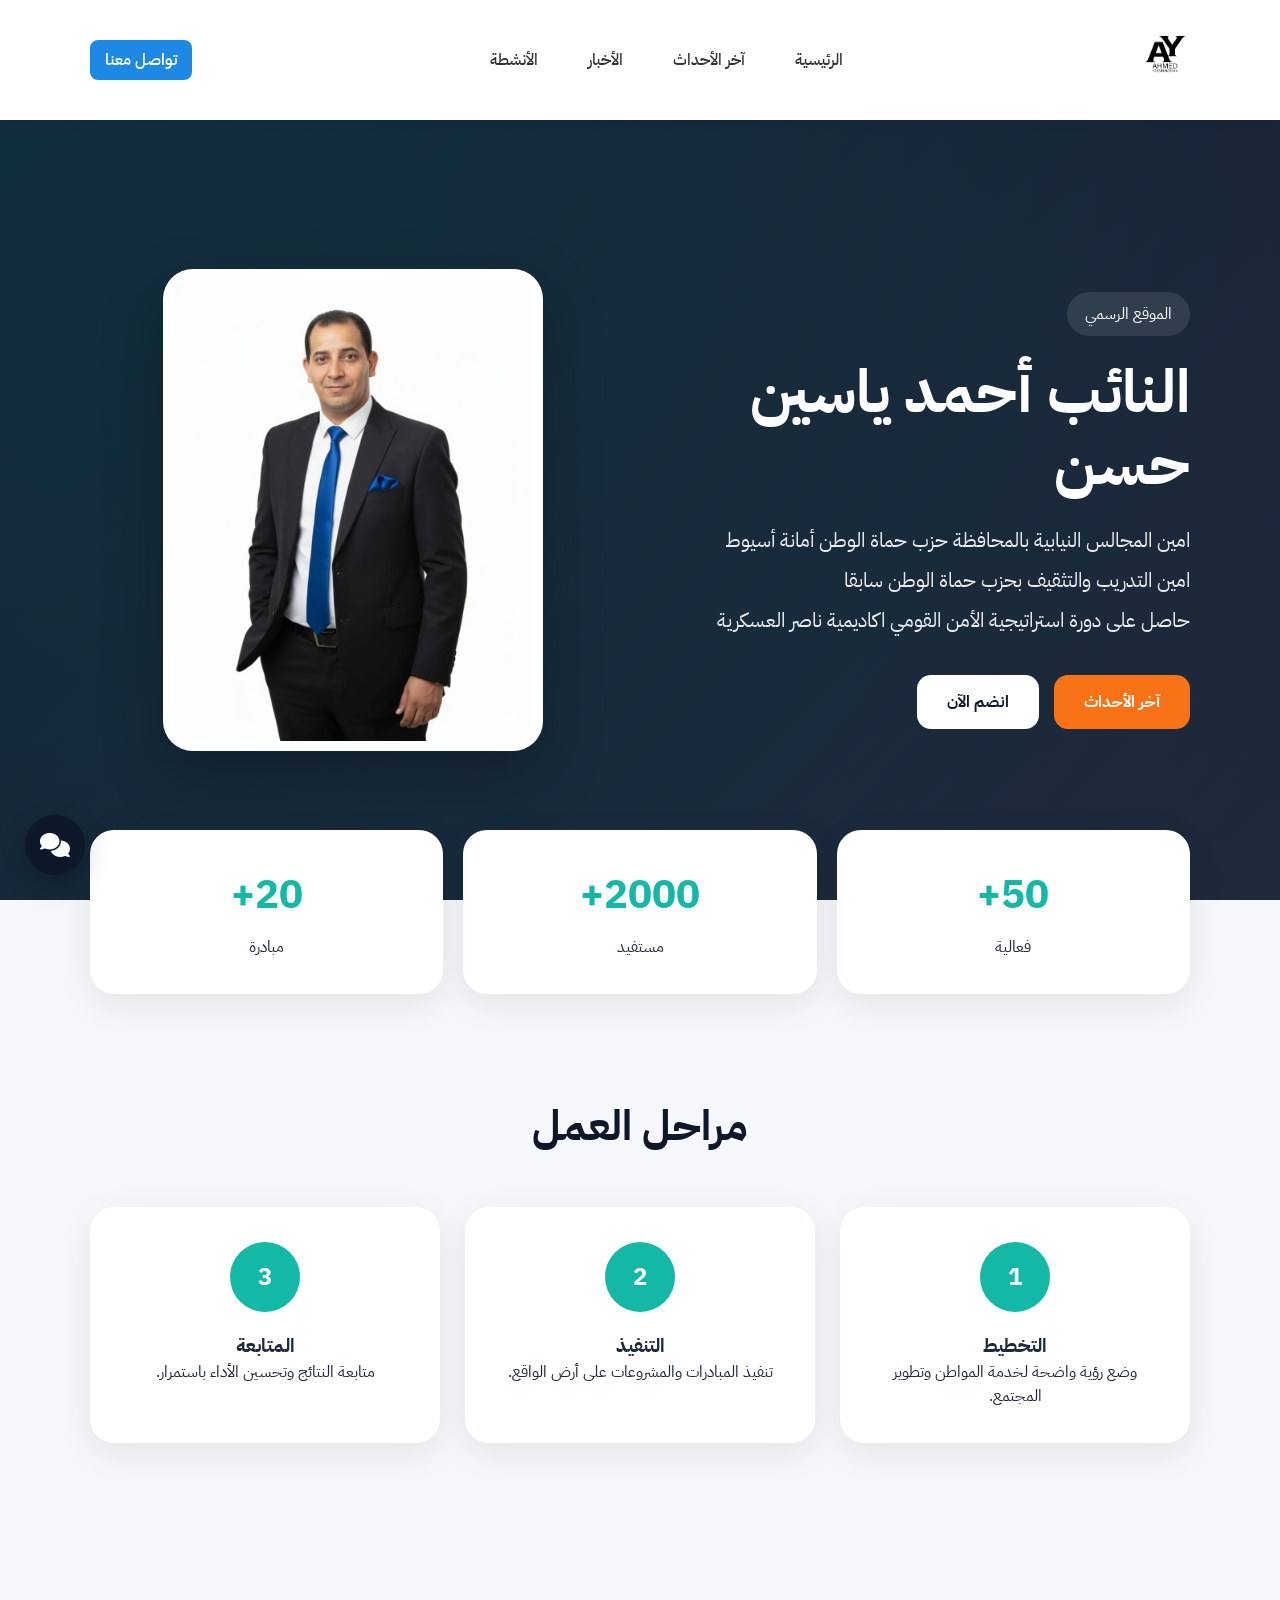
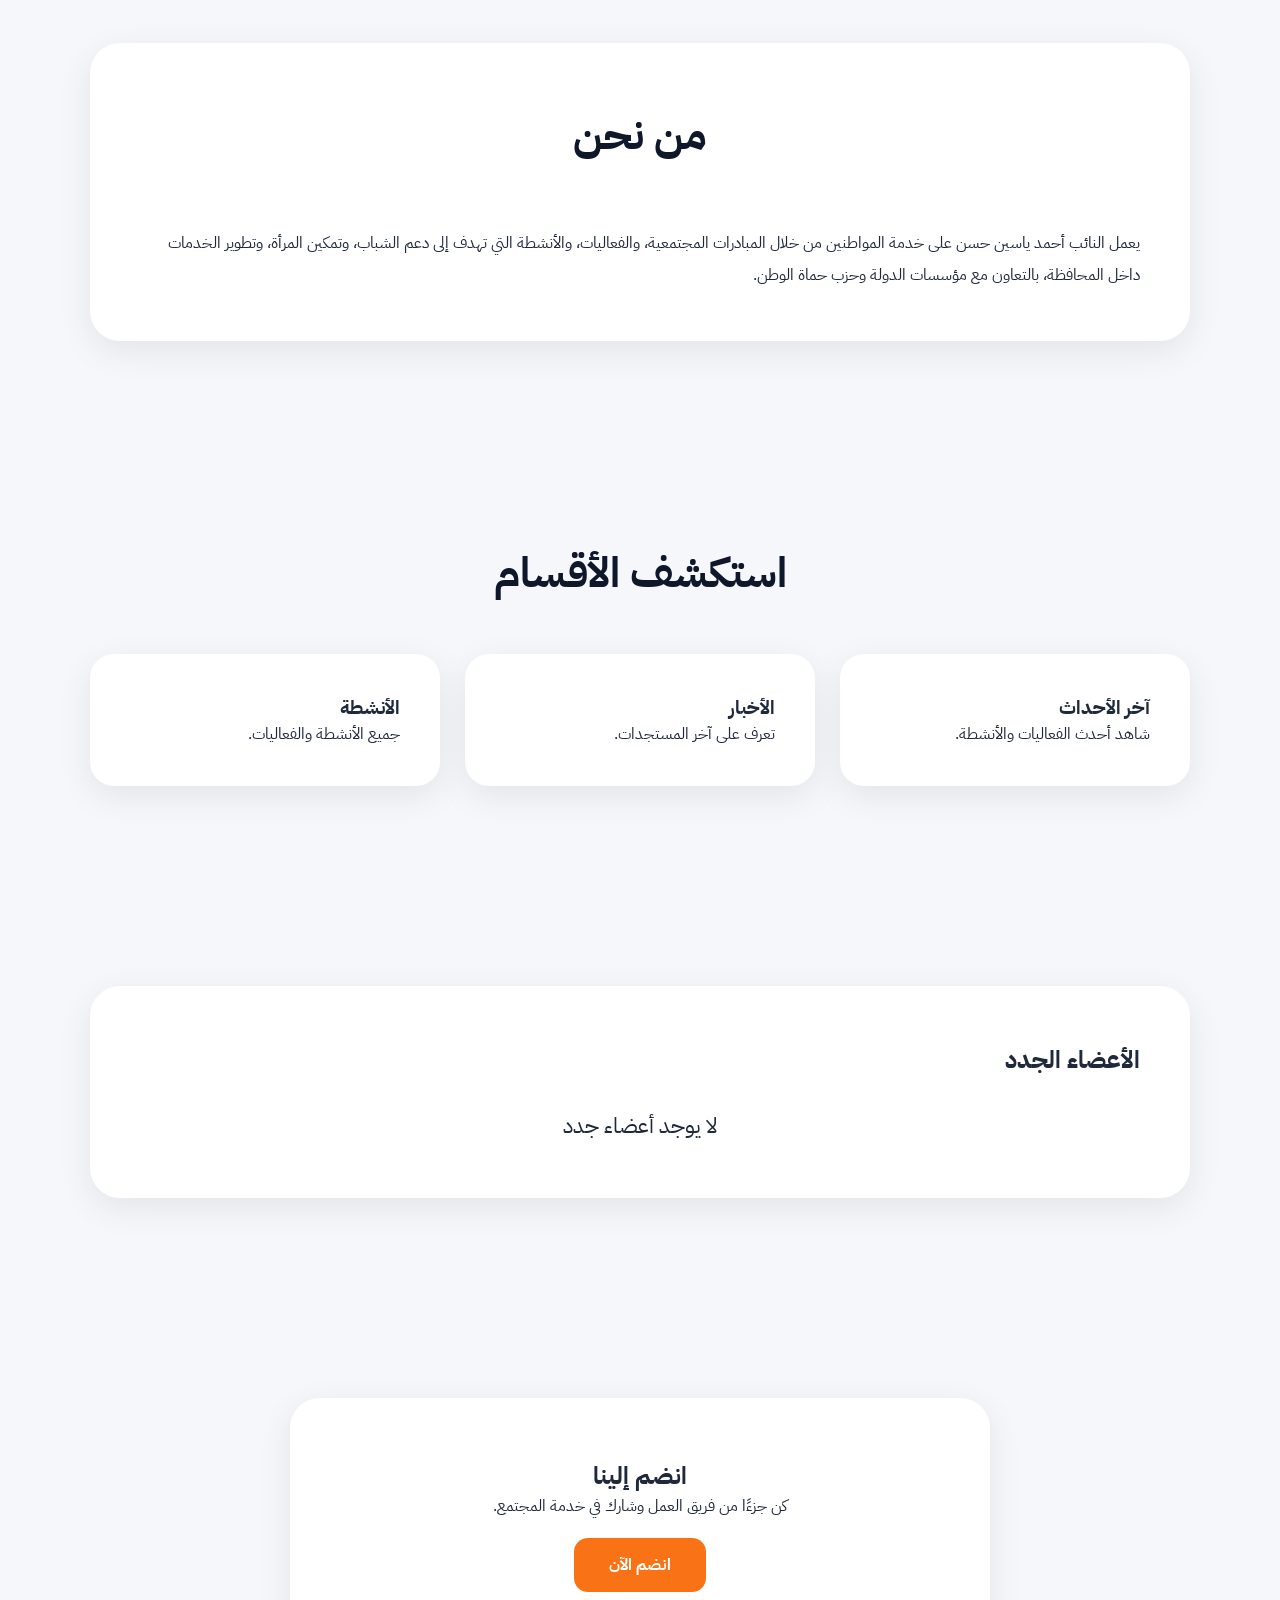
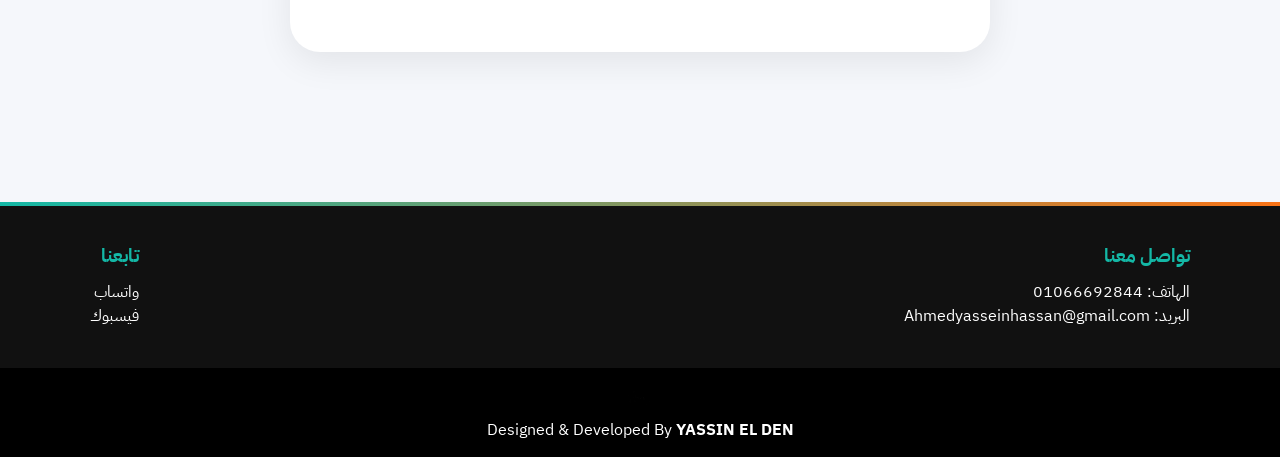
==== commit 3ae2e03f: "Update index.html" ====
--- a/index.html
+++ b/index.html
@@ -502,37 +502,25 @@
 
 <div class="fab-container">
 
-  <!-- الأيقونات (فوق) -->
-  <div class="social-container">
+    <a href="tel:01066692844" class="fab-item call">
+        <i class="fas fa-phone-alt"></i>
+    </a>
+
+    <a href="https://facebook.com"
+       class="fab-item facebook"
+       target="_blank">
+       <i class="fab fa-facebook-f"></i>
+    </a>
 
     <a href="https://wa.me/201066692844"
-       class="social-btn whatsapp"
+       class="fab-item whatsapp"
        target="_blank">
-
        <i class="fab fa-whatsapp"></i>
-
     </a>
 
-    <a href="https://facebook.com/"
-       class="social-btn facebook"
-       target="_blank">
-
-       <i class="fab fa-facebook-f"></i>
-
-    </a>
-
-    <a href="tel:01066692844"
-       class="social-btn call">
-
-       <i class="fas fa-phone-alt"></i>
-
-    </a>
-
-    <button class="main-btn">
-
-       <i class="fas fa-comments"></i>
-
-    </button>
+    <div class="fab-main" onclick="toggleFab()">
+        <i class="fas fa-comments"></i>
+    </div>
 
 </div>
 
--- a/style2.css
+++ b/style2.css
@@ -1336,58 +1336,167 @@
   z-index: 9999;
 }
 
-/* الزر الرئيسي تحت */
-.fab-main {
-  width: 55px;
-  height: 55px;
-  background: #1e88e5;
-  color: white;
-  border-radius: 50%;
-  display: flex;
-  align-items: center;
-  justify-content: center;
-  font-size: 22px;
-  cursor: pointer;
-  box-shadow: 0 5px 15px rgba(0,0,0,0.3);
-  transition: 0.3s;
-}
-
-.fab-main:hover {
-  transform: scale(1.1) rotate(90deg);
+
+/* =========================
+   FLOATING BUTTONS
+========================= */
+
+.fab-container{
+
+position:fixed;
+
+left:25px;
+
+bottom:25px;
+
+display:flex;
+
+flex-direction:column;
+
+align-items:center;
+
+gap:10px;
+
+z-index:9999;
+
+}
+
+/* الزر الرئيسي */
+
+.fab-main{
+
+width:60px;
+
+height:60px;
+
+border-radius:50%;
+
+background:#0F172A;
+
+color:#fff;
+
+display:flex;
+
+align-items:center;
+
+justify-content:center;
+
+font-size:24px;
+
+cursor:pointer;
+
+box-shadow:0 10px 25px rgba(0,0,0,.25);
+
+transition:.3s;
+
+}
+
+.fab-main:hover{
+
+transform:scale(1.08);
+
+}
+
+/* الأزرار الفرعية */
+
+.fab-item{
+
+width:50px;
+
+height:50px;
+
+border-radius:50%;
+
+display:flex;
+
+align-items:center;
+
+justify-content:center;
+
+color:white;
+
+font-size:22px;
+
+text-decoration:none;
+
+box-shadow:0 8px 20px rgba(0,0,0,.20);
+
+opacity:0;
+
+transform:translateY(20px);
+
+pointer-events:none;
+
+transition:.4s;
+
+}
+
+/* الألوان */
+
+.whatsapp{
+
+background:#25D366;
+
+}
+
+.facebook{
+
+background:#1877F2;
+
+}
+
+.call{
+
+background:#F97316;
+
+}
+
+/* عند الفتح */
+
+.fab-container.active .fab-item{
+
+opacity:1;
+
+transform:translateY(0);
+
+pointer-events:auto;
+
+}
+
+/* ترتيب */
+
+.fab-container.active .whatsapp{
+
+transition-delay:.05s;
+
+}
+
+.fab-container.active .facebook{
+
+transition-delay:.10s;
+
+}
+
+.fab-container.active .call{
+
+transition-delay:.15s;
+
 }
 
 /* الأيقونات */
-.fab-item {
-  width: 45px;
-  height: 45px;
-  border-radius: 50%;
-  display: flex;
-  align-items: center;
-  justify-content: center;
-  color: white;
-  font-size: 18px;
-  text-decoration: none;
-  box-shadow: 0 5px 15px rgba(0,0,0,0.2);
-
-  opacity: 0;
-  transform: translateY(20px);
-  pointer-events: none;
-  transition: 0.4s;
-}
-
-/* الألوان */
-.whatsapp { background: #25D366; }
-.facebook { background: #1877F2; }
-.call { background: #333; }
-
-/* لما تفتح */
-.fab-container.active .fab-item {
-  opacity: 1;
-  transform: translateY(-10px); /* 👈 يطلع لفوق */
-  pointer-events: auto;
-}
-
-/* ترتيب الظهور */
-.fab-container.active .whatsapp { transition-delay: 0.05s; }
-.fab-container.active .facebook { transition-delay: 0.1s; }
-.fab-container.active .call { transition-delay: 0.15s; }
+
+.fab-item i{
+
+font-size:22px;
+
+color:white;
+
+}
+
+.fab-main i{
+
+font-size:24px;
+
+color:white;
+
+}
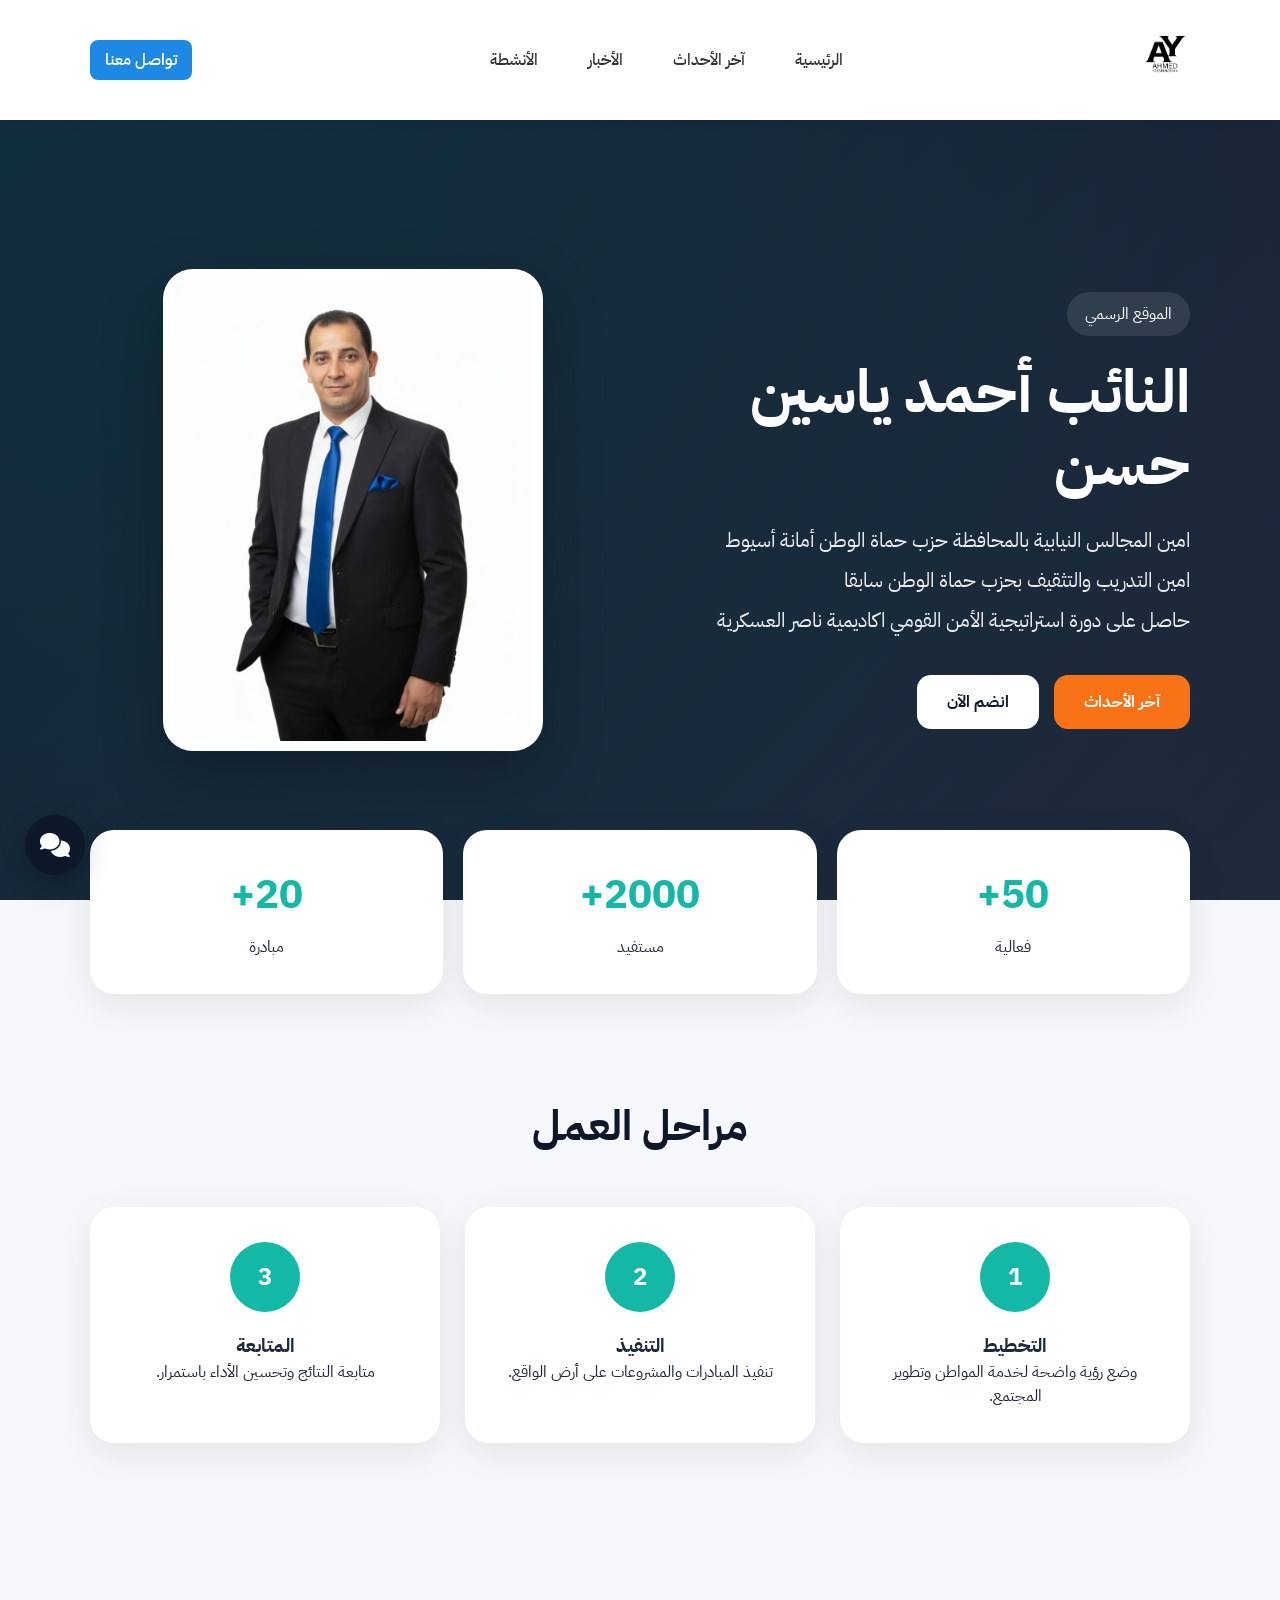
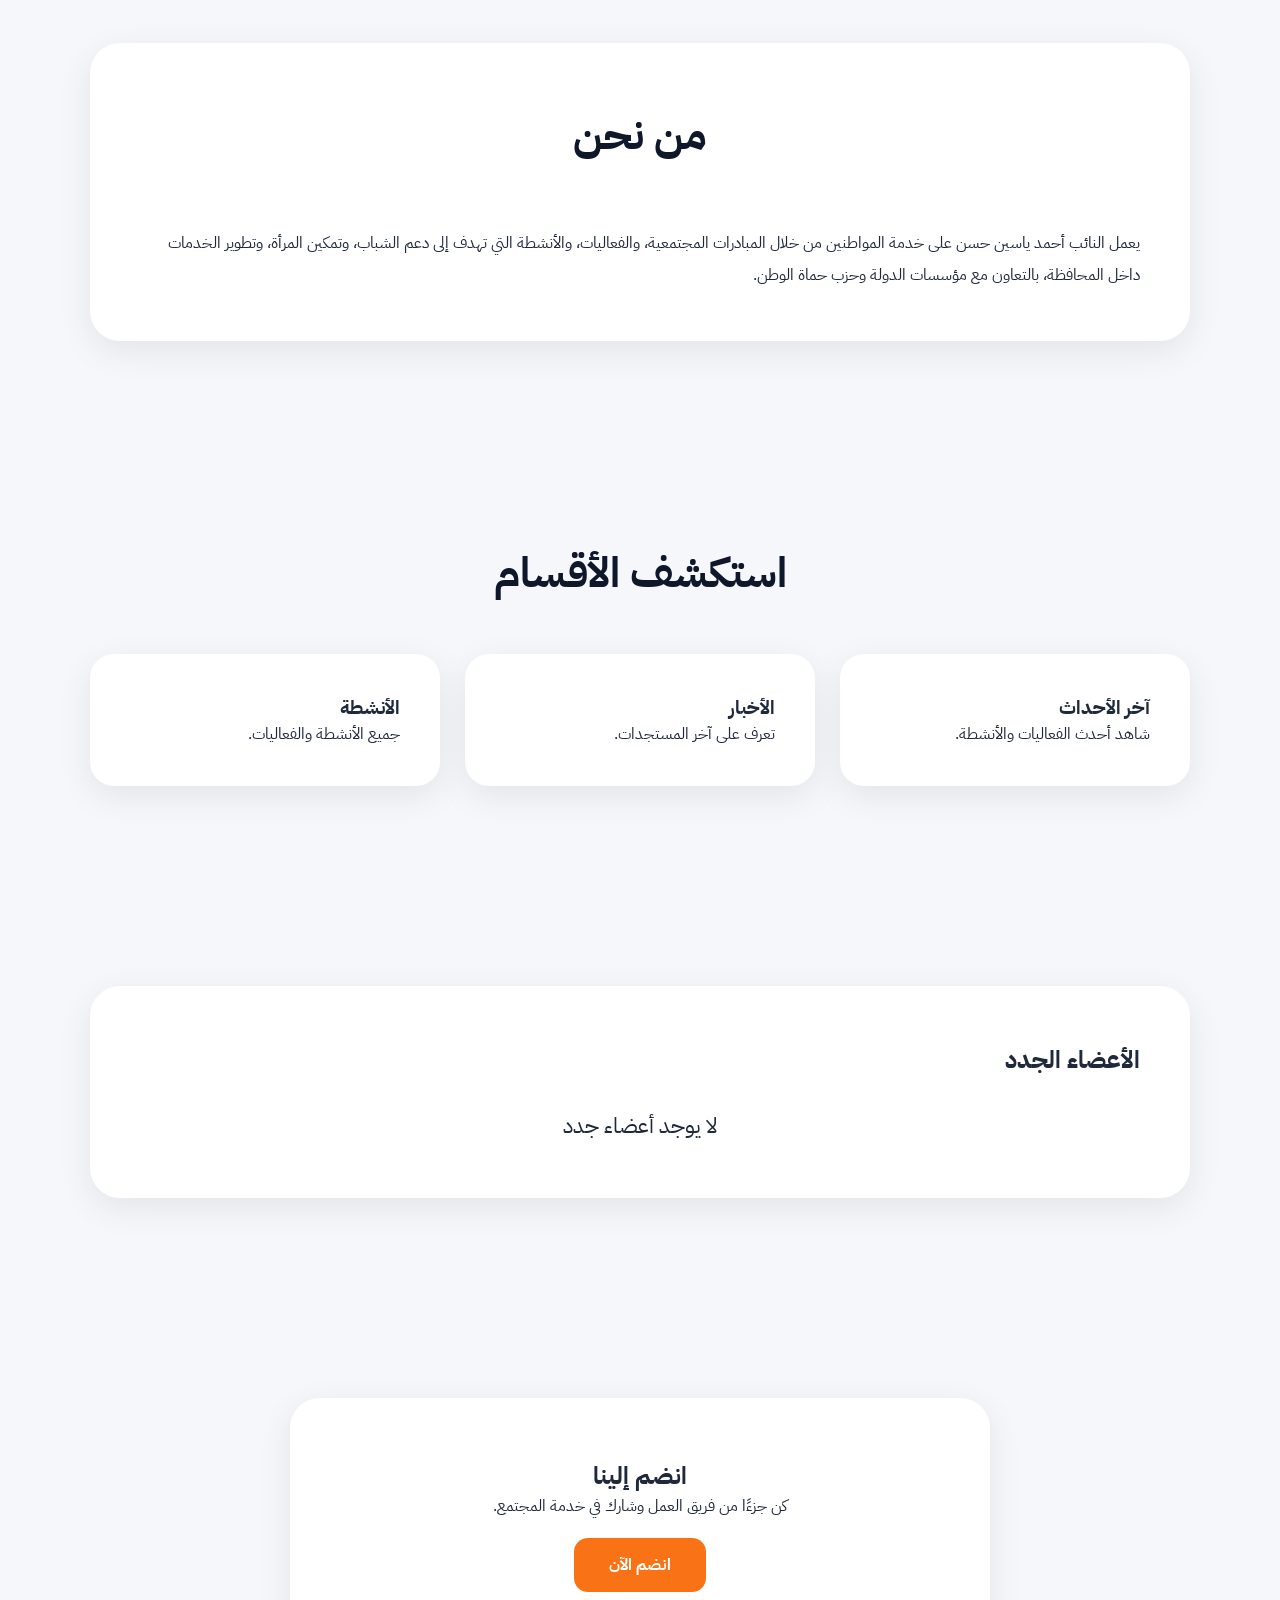
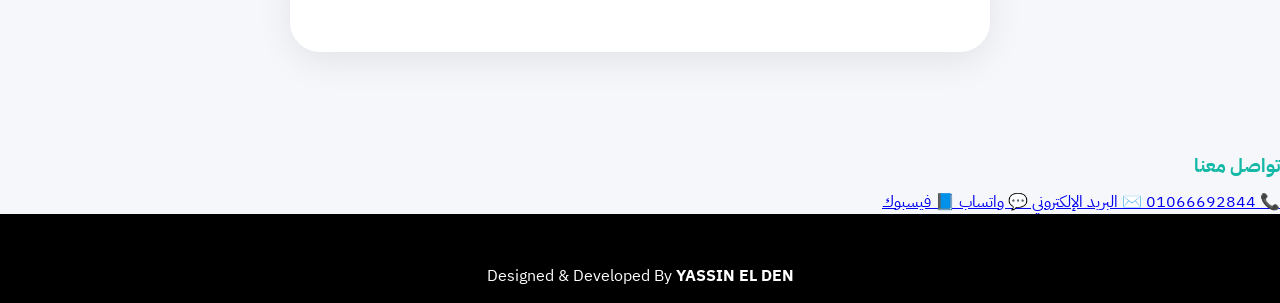
==== commit cb07a9dd: "Update index.html" ====
--- a/index.html
+++ b/index.html
@@ -297,39 +297,31 @@
 </section>
 
 <!-- Footer -->
-<footer class="footer" id="footer">
-
-    <div class="container footer-content">
-
-        <div class="footer-col">
-
-            <h3>تواصل معنا</h3>
-
-            <p>
-                الهاتف:
-                01066692844
-            </p>
-
-            <p>
-                البريد:
-                Ahmedyasseinhassan@gmail.com
-            </p>
-
-        </div>
-
-        <div class="footer-col">
-
-            <h3>تابعنا</h3>
-
-            <p>واتساب</p>
-
-            <p>فيسبوك</p>
-
-        </div>
-
-    </div>
-
-</footer>
+<div class="footer-col">
+
+    <h3>تواصل معنا</h3>
+
+    <div class="footer-links">
+
+        <a href="tel:01066692844">
+            📞 01066692844
+        </a>
+
+        <a href="mailto:Ahmedyasseinhassan@gmail.com">
+            ✉️ البريد الإلكتروني
+        </a>
+
+        <a href="https://wa.me/201066692844" target="_blank">
+            💬 واتساب
+        </a>
+
+        <a href="https://www.facebook.com/ahmedyassein010" target="_blank">
+            📘 فيسبوك
+        </a>
+
+    </div>
+
+</div>
 
 <!-- Credit -->
 <div class="credit-bar">
@@ -506,7 +498,7 @@
         <i class="fas fa-phone-alt"></i>
     </a>
 
-    <a href="https://facebook.com"
+    <a href="https://www.facebook.com/ahmedyassein010"
        class="fab-item facebook"
        target="_blank">
        <i class="fab fa-facebook-f"></i>
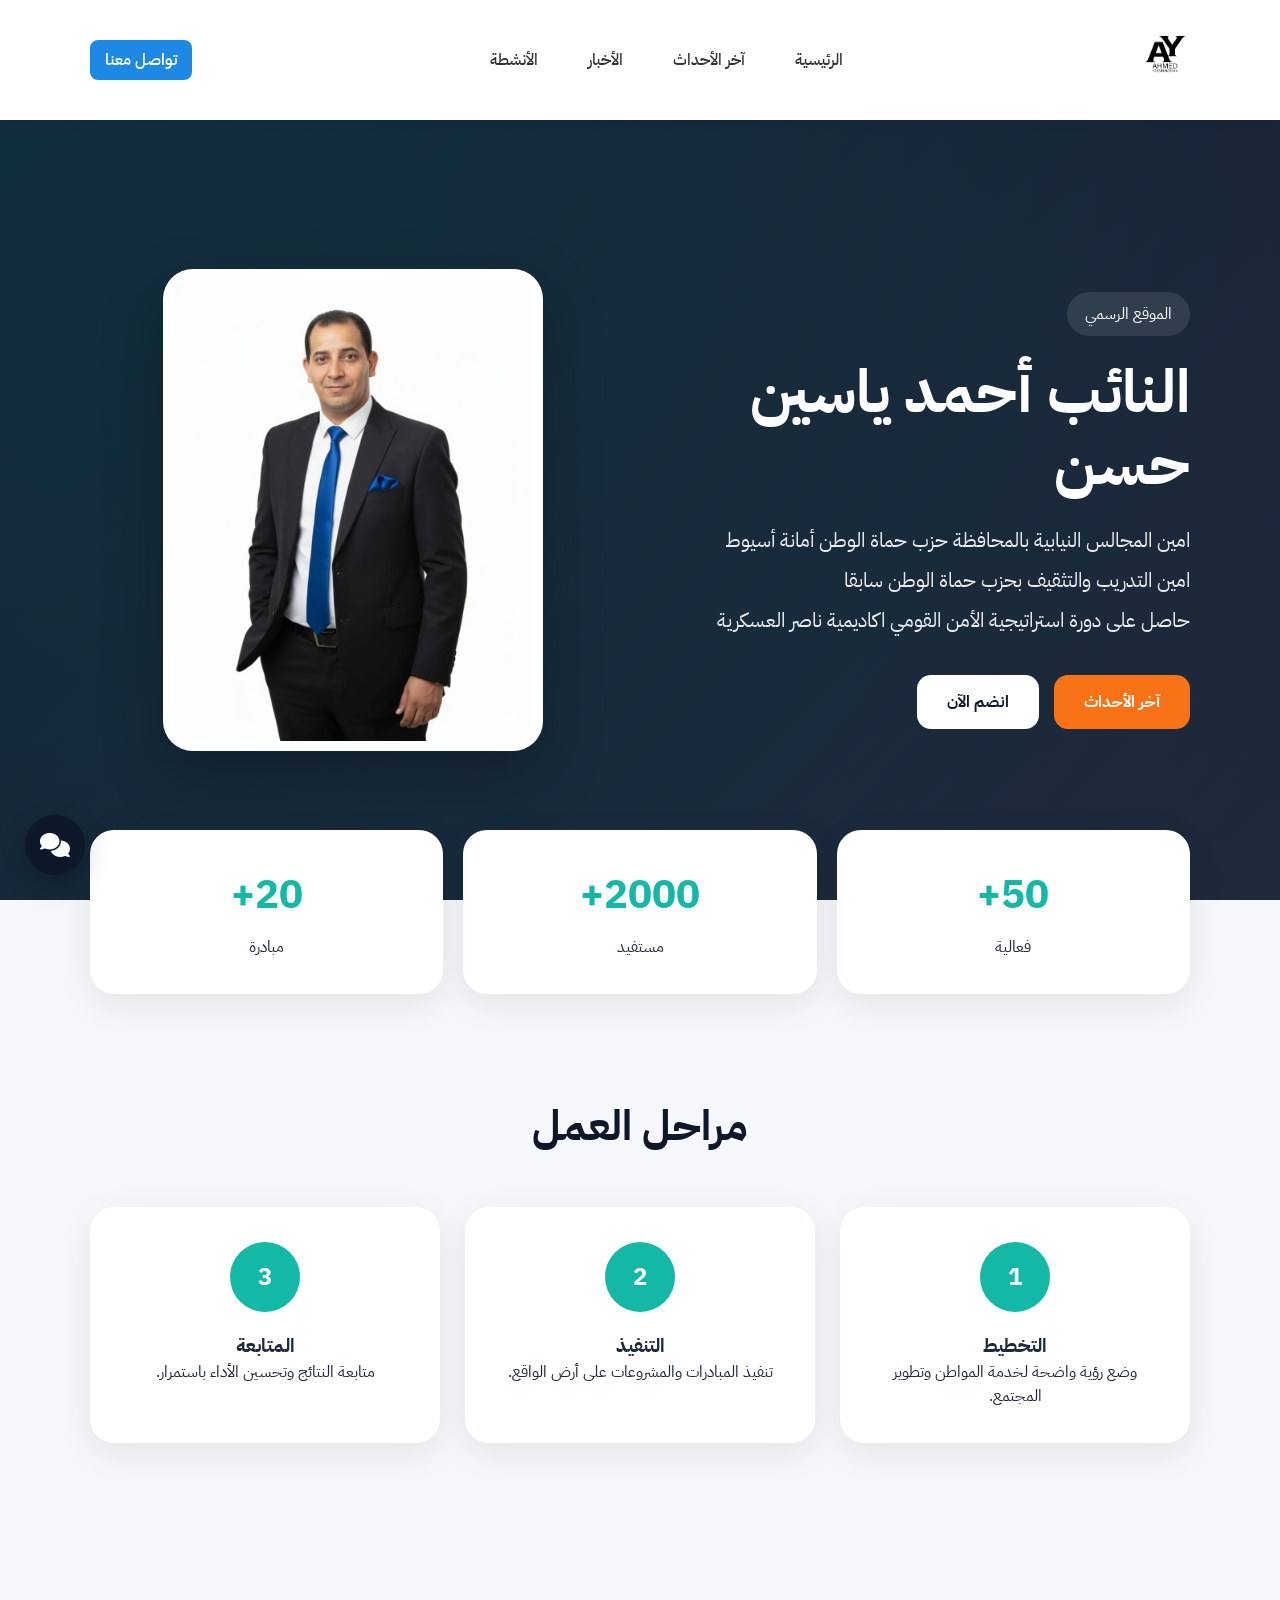
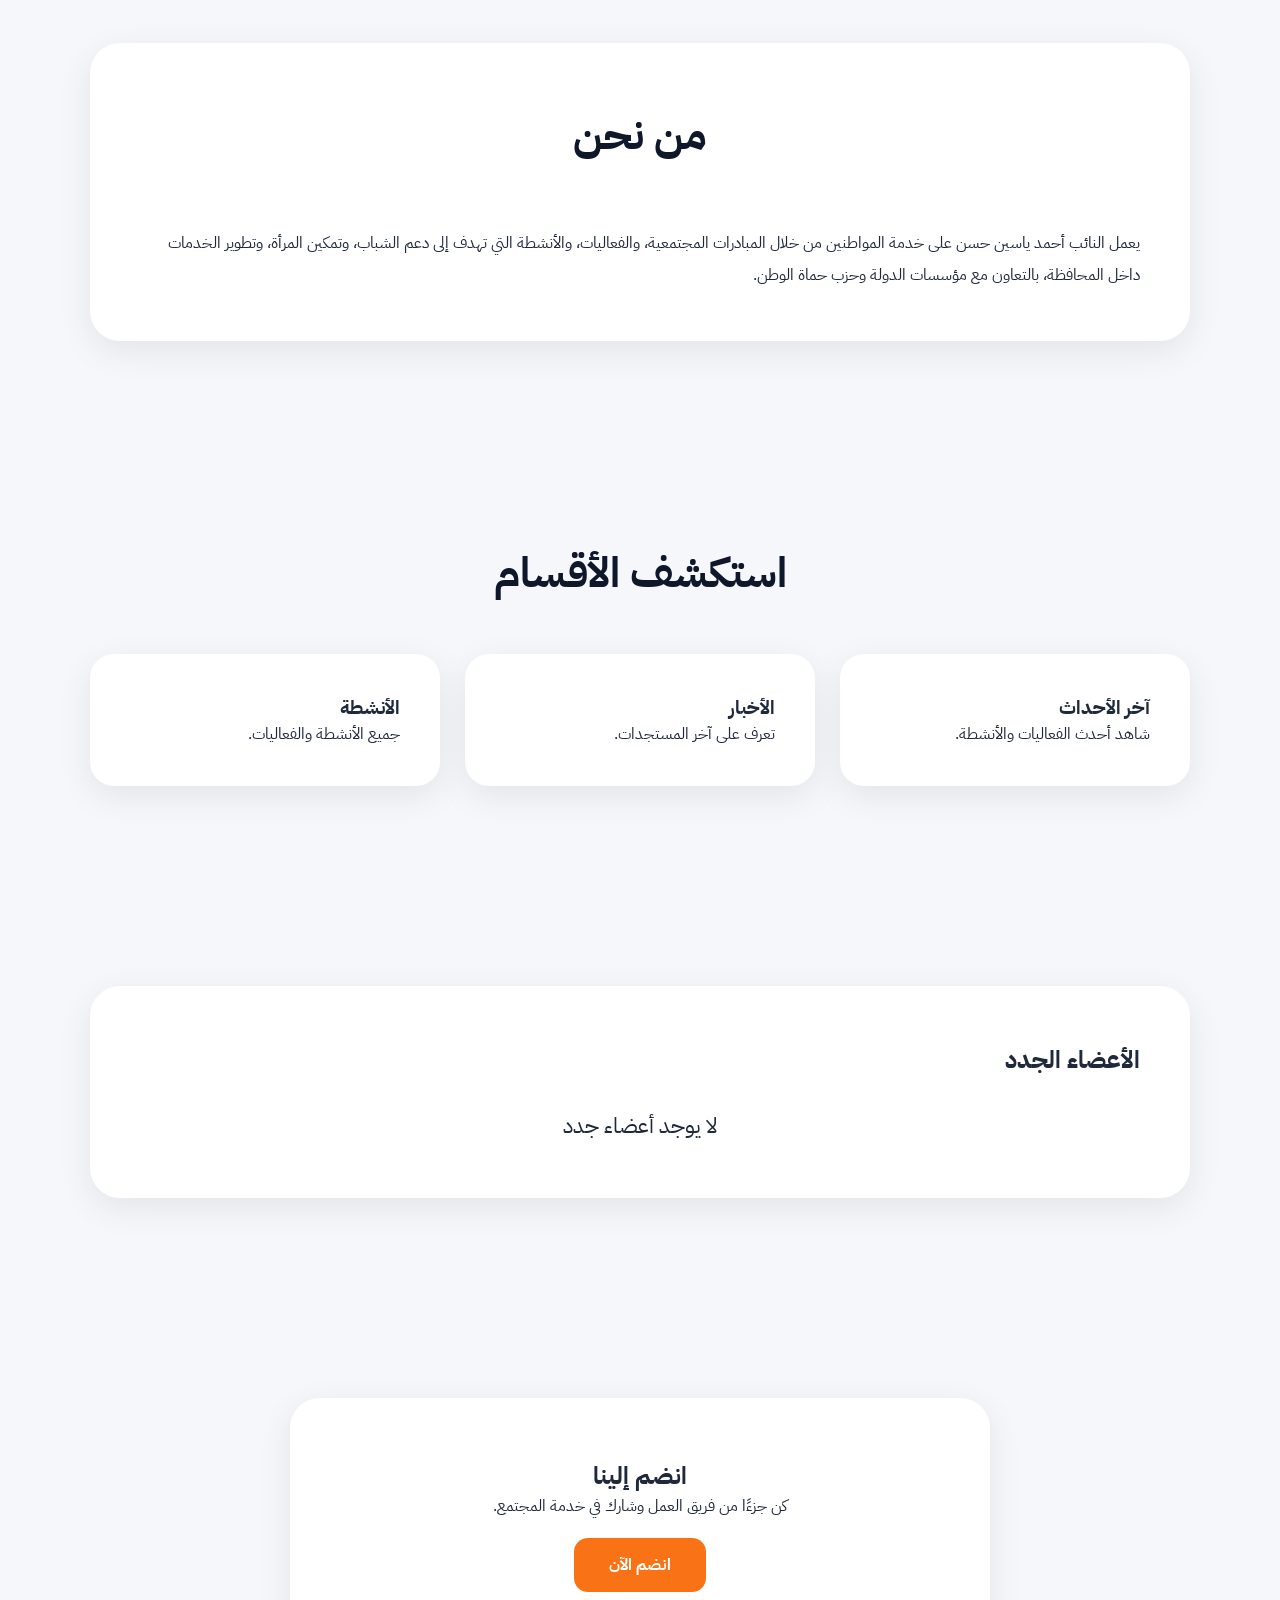
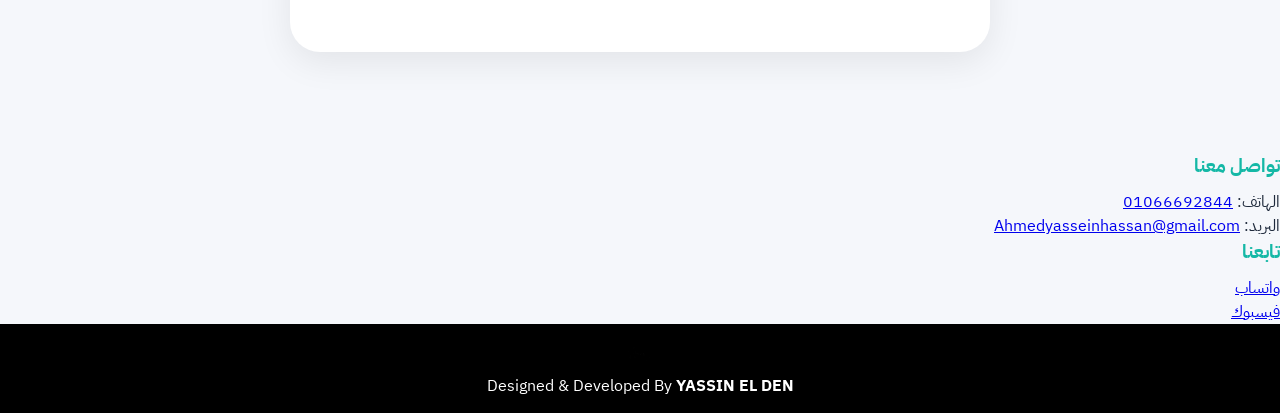
==== commit a26b5618: "Update index.html" ====
--- a/index.html
+++ b/index.html
@@ -297,31 +297,47 @@
 </section>
 
 <!-- Footer -->
+
+    
 <div class="footer-col">
 
     <h3>تواصل معنا</h3>
 
-    <div class="footer-links">
-
+    <p>
+        الهاتف:
         <a href="tel:01066692844">
-            📞 01066692844
-        </a>
-
+            01066692844
+        </a>
+    </p>
+
+    <p>
+        البريد:
         <a href="mailto:Ahmedyasseinhassan@gmail.com">
-            ✉️ البريد الإلكتروني
-        </a>
-
+            Ahmedyasseinhassan@gmail.com
+        </a>
+    </p>
+
+</div>
+
+<div class="footer-col">
+
+    <h3>تابعنا</h3>
+
+    <p>
         <a href="https://wa.me/201066692844" target="_blank">
-            💬 واتساب
-        </a>
-
+            واتساب
+        </a>
+    </p>
+
+    <p>
         <a href="https://www.facebook.com/ahmedyassein010" target="_blank">
-            📘 فيسبوك
-        </a>
-
-    </div>
+            فيسبوك
+        </a>
+    </p>
 
 </div>
+
+</footer>
 
 <!-- Credit -->
 <div class="credit-bar">
--- a/style2.css
+++ b/style2.css
@@ -1500,3 +1500,38 @@
 color:white;
 
 }
+
+
+.footer-links{
+
+display:flex;
+
+flex-direction:column;
+
+gap:12px;
+
+}
+
+.footer-links a{
+
+color:white;
+
+text-decoration:none;
+
+padding:10px 15px;
+
+background:rgba(255,255,255,.08);
+
+border-radius:12px;
+
+transition:.3s;
+
+}
+
+.footer-links a:hover{
+
+background:#14B8A6;
+
+transform:translateX(-5px);
+
+}
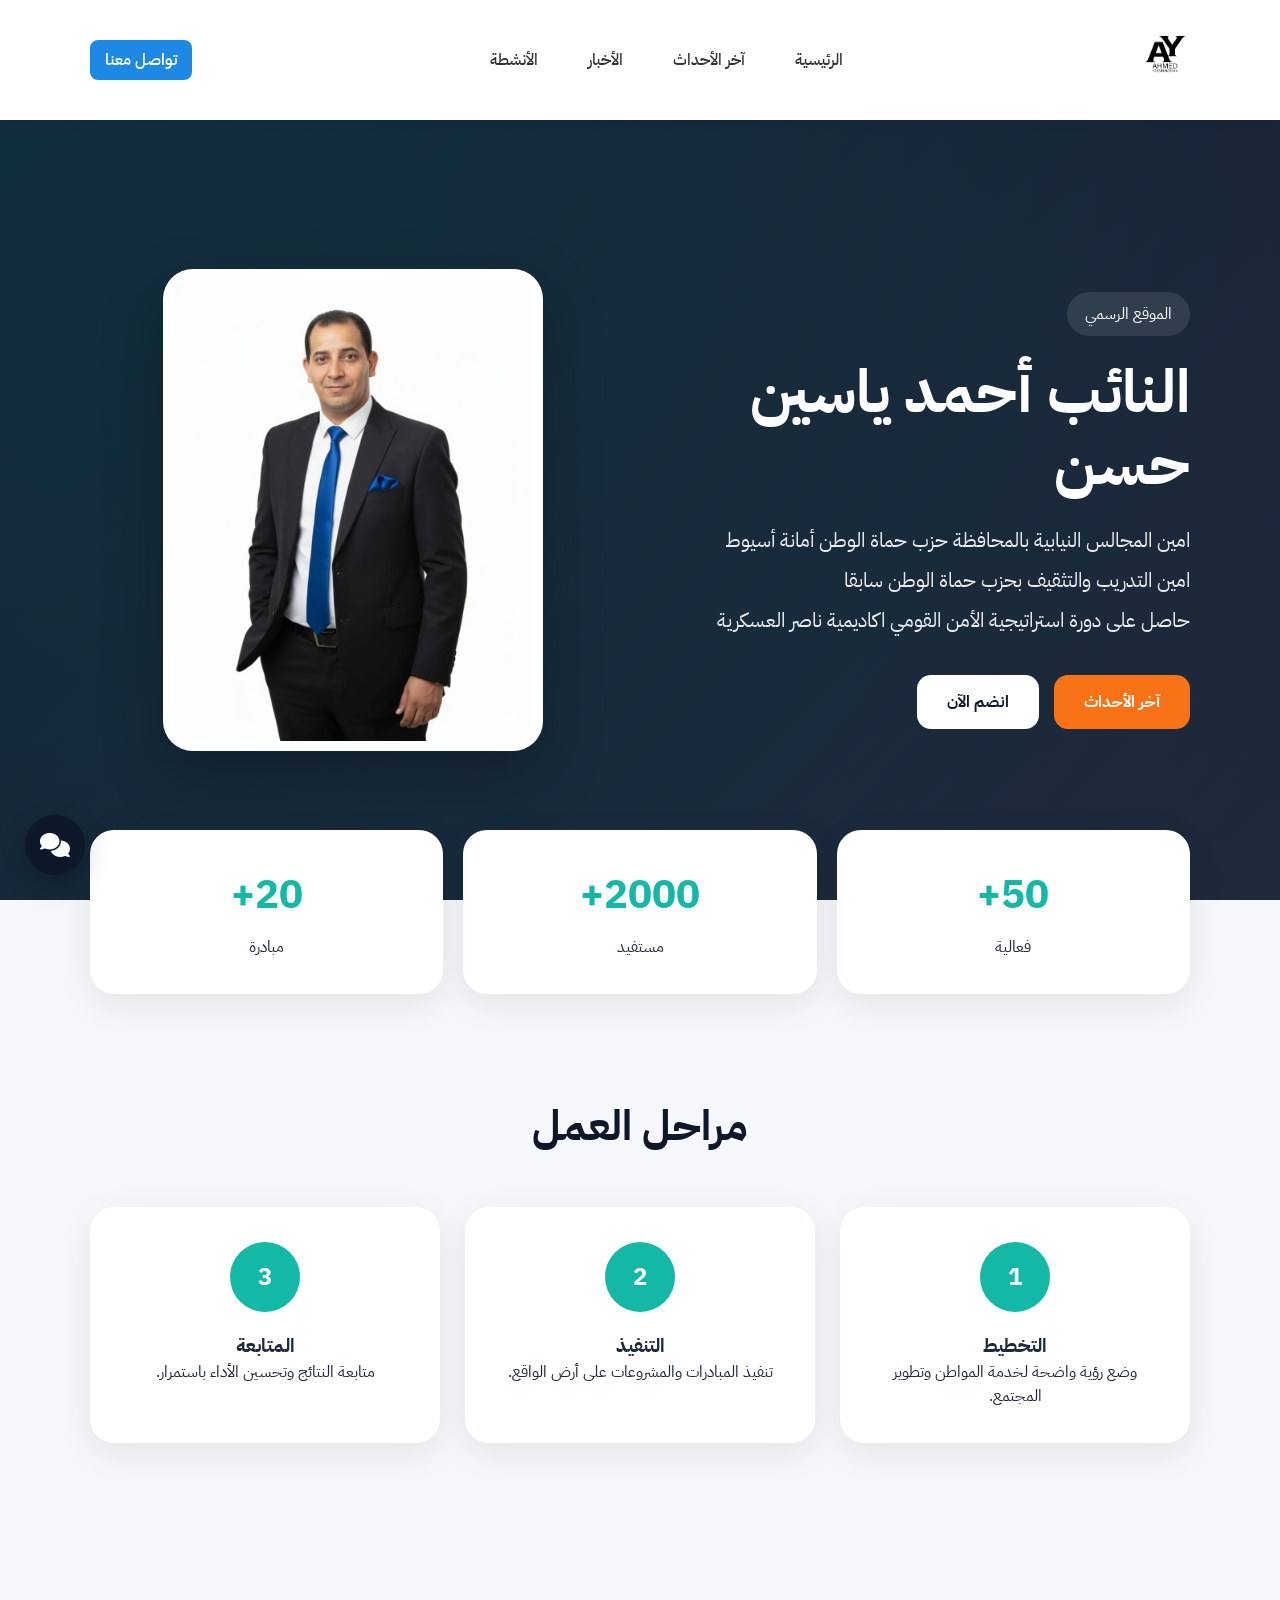
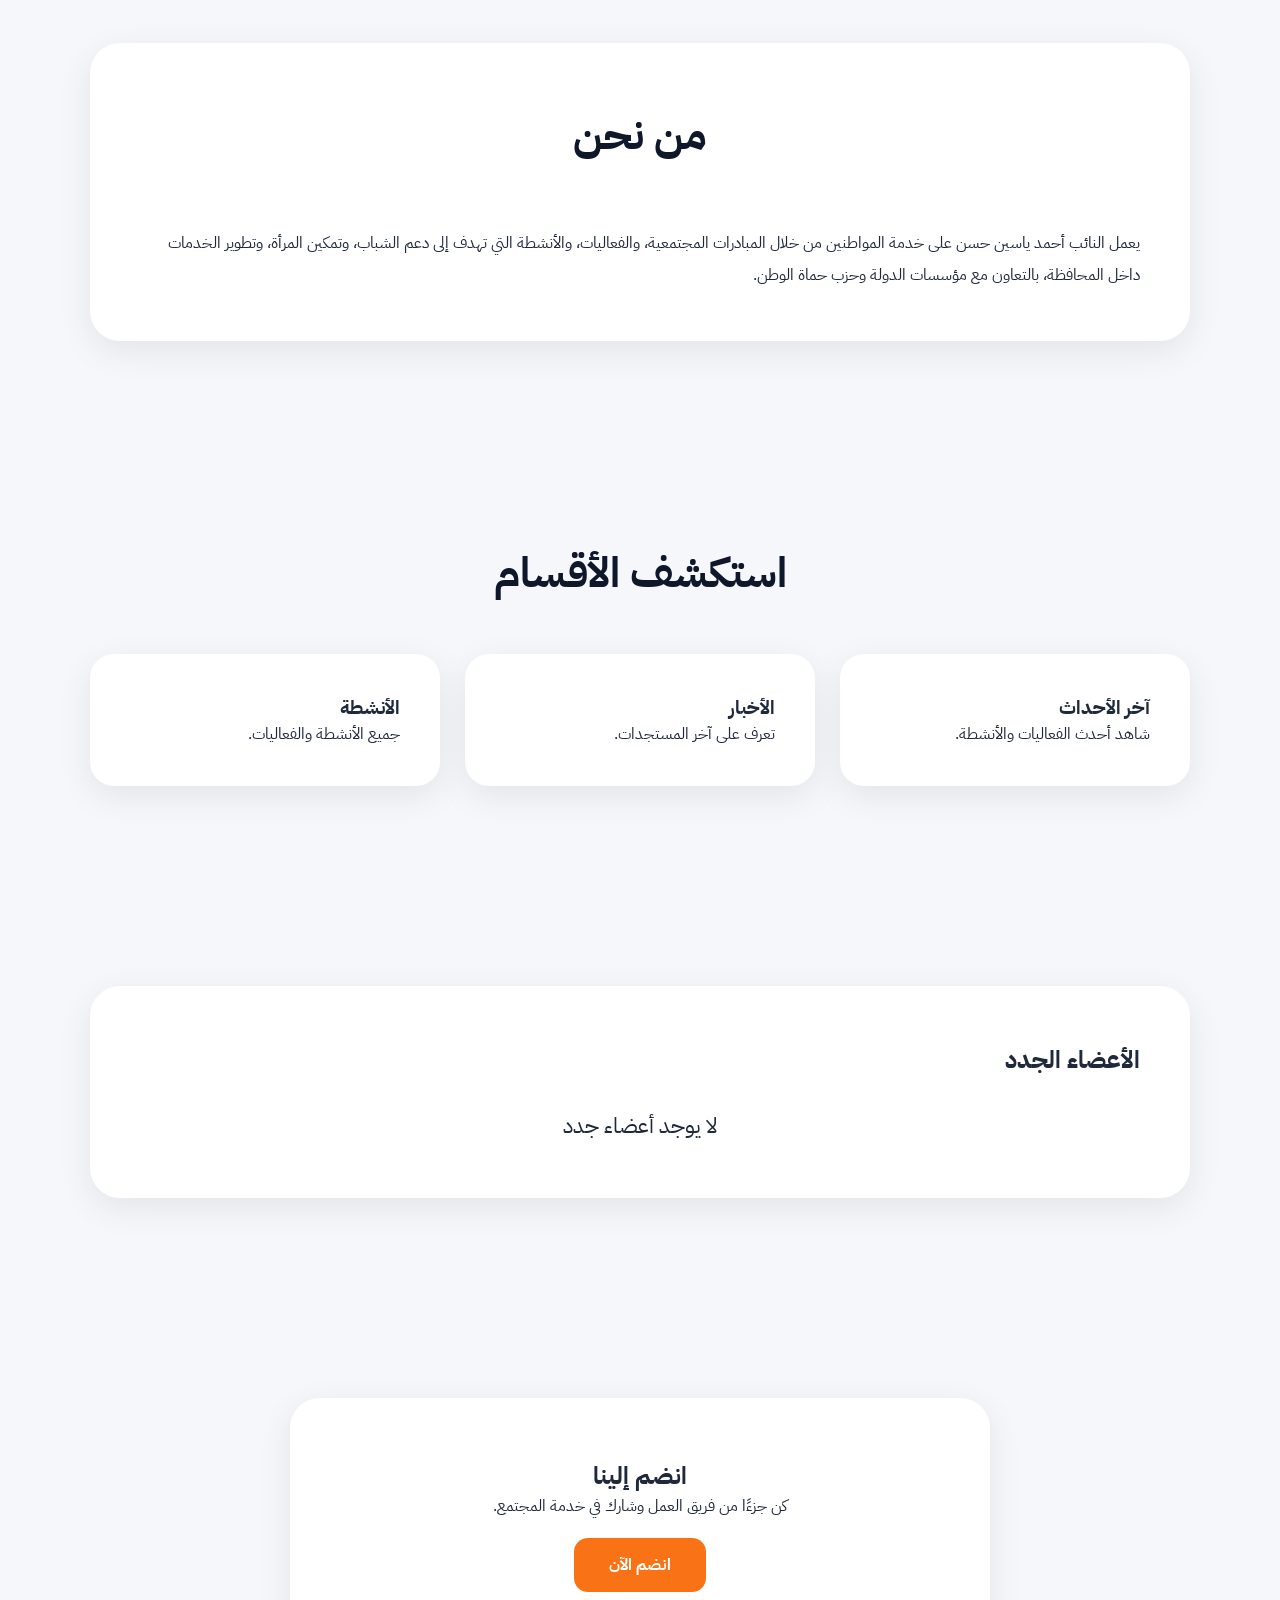
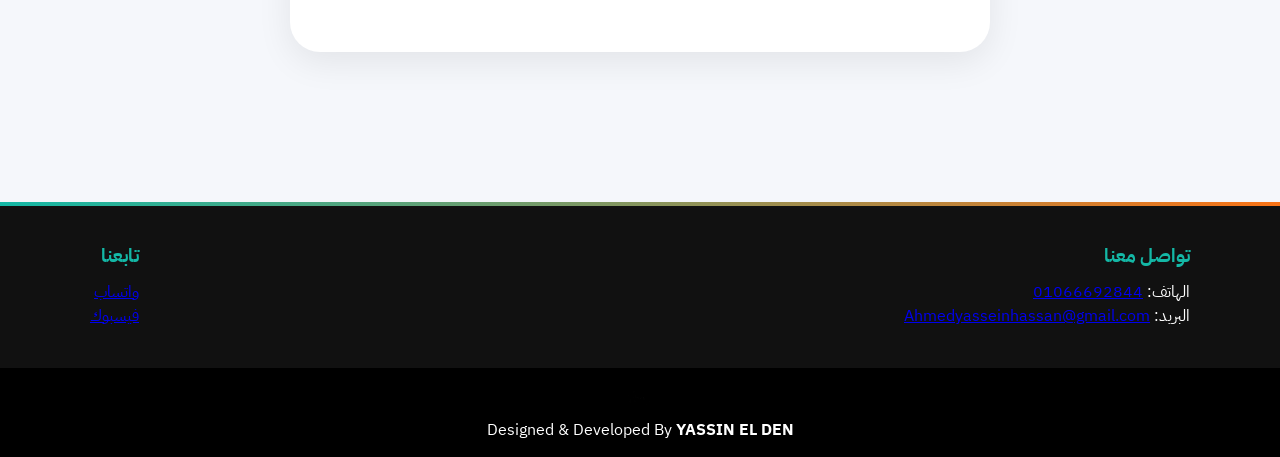
==== commit 4b7ea982: "Update index.html" ====
--- a/index.html
+++ b/index.html
@@ -297,7 +297,9 @@
 </section>
 
 <!-- Footer -->
-
+<footer class="footer">
+
+<div class="container footer-content">
     
 <div class="footer-col">
 
